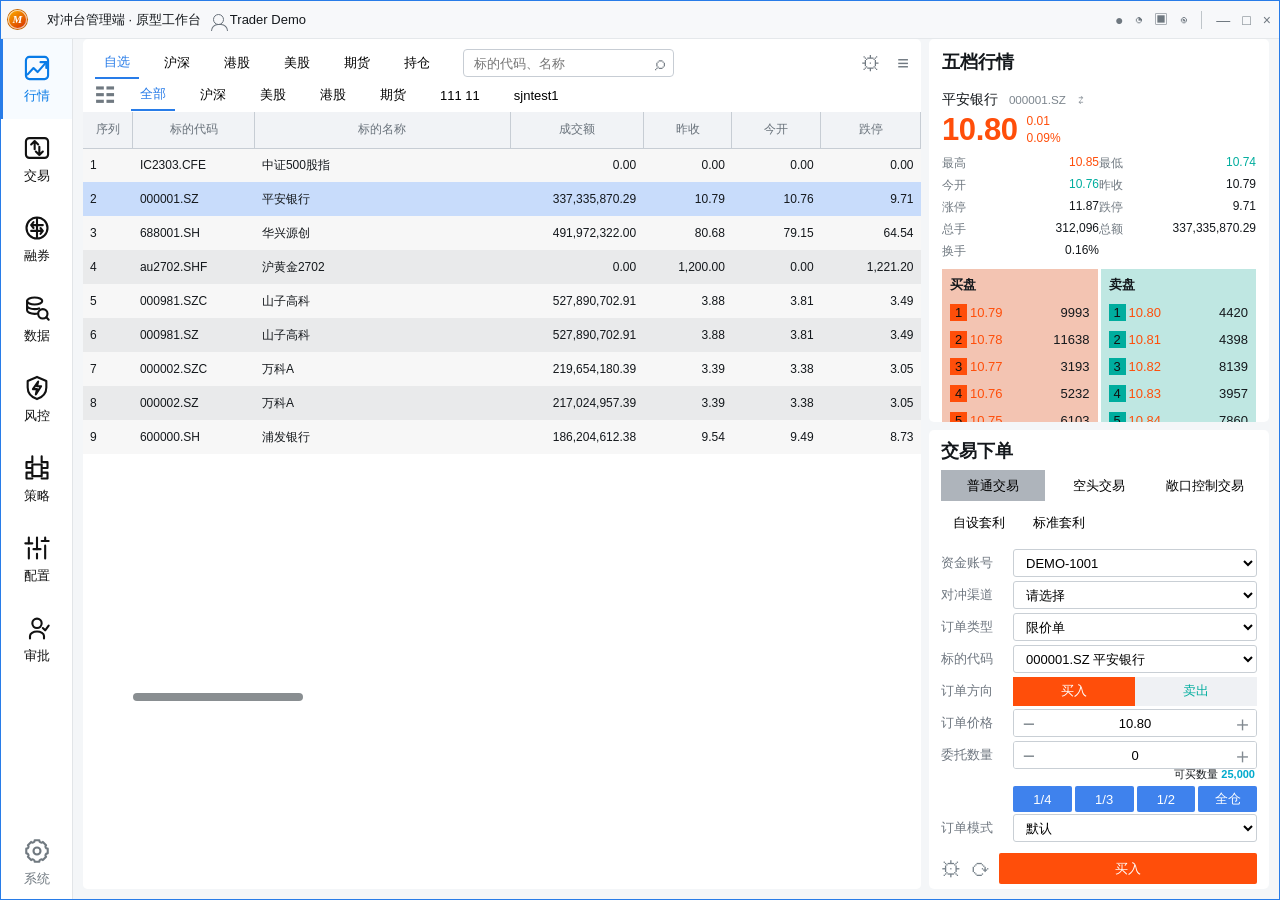
==== index.html @ 291fa98d "feat: add initial trader workspace prototype" ====
<!doctype html>
<html lang="zh-CN">
  <head>
    <meta charset="UTF-8" />
    <meta name="viewport" content="width=device-width, initial-scale=1.0" />
    <meta name="description" content="Trader 端桌面交易工作台高保真原型" />
    <title>Trader Workspace Prototype</title>
    <link rel="stylesheet" href="styles.css" />
  </head>
  <body>
    <svg class="svg-defs" aria-hidden="true">
      <symbol id="i-market" viewBox="0 0 24 24"><path d="M4 17.5 9 12l3.5 3.5L20 7"/><path d="M15 7h5v5"/><rect x="2.5" y="2.5" width="19" height="19" rx="3"/></symbol>
      <symbol id="i-trade" viewBox="0 0 24 24"><rect x="2.5" y="3.5" width="19" height="17" rx="3"/><path d="m7 9 3-3 3 3M10 6v7m7 2-3 3-3-3m3 3v-7"/></symbol>
      <symbol id="i-lend" viewBox="0 0 24 24"><circle cx="12" cy="12" r="9"/><path d="M7 9.5h10M7 14.5h10M9 7l-2 2.5L9 12m6 0 2 2.5L15 17"/><path d="M12 4v16"/></symbol>
      <symbol id="i-data" viewBox="0 0 24 24"><ellipse cx="10" cy="6" rx="6.5" ry="3"/><path d="M3.5 6v8c0 1.7 2.9 3 6.5 3 1 0 2-.1 2.8-.3M3.5 10c0 1.7 2.9 3 6.5 3 1.4 0 2.8-.2 3.8-.7"/><circle cx="17" cy="17" r="4"/><path d="m20 20 2 2"/></symbol>
      <symbol id="i-risk" viewBox="0 0 24 24"><path d="M12 2.5 20 6v5.5c0 5.1-3.4 8.3-8 10-4.6-1.7-8-4.9-8-10V6l8-3.5Z"/><path d="M13 6.5 8.5 13H12l-1 4.5 4.5-7H12l1-4Z"/></symbol>
      <symbol id="i-strategy" viewBox="0 0 24 24"><path d="M8 2v5H3v5h5v4H3v5h5M16 2v5h5v5h-5v4h5v5h-5M8 9h8v10H8z"/></symbol>
      <symbol id="i-config" viewBox="0 0 24 24"><path d="M5 3v5m0 4v9M12 3v10m0 4v4M19 3v3m0 4v11"/><path d="M2 8h6M9 13h6M16 6h6"/></symbol>
      <symbol id="i-approve" viewBox="0 0 24 24"><path d="M6 21v-2.2c0-2.1 2.7-3.8 6-3.8s6 1.7 6 3.8V21"/><circle cx="12" cy="8" r="4"/><path d="m17 12 2 2 3-4"/></symbol>
      <symbol id="i-settings" viewBox="0 0 24 24"><circle cx="12" cy="12" r="3"/><path d="M19.4 15a1.7 1.7 0 0 0 .3 1.9l.1.1-2.8 2.8-.1-.1a1.7 1.7 0 0 0-1.9-.3 1.7 1.7 0 0 0-1 1.6v.2h-4V21a1.7 1.7 0 0 0-1-1.6 1.7 1.7 0 0 0-1.9.3l-.1.1L4.2 17l.1-.1a1.7 1.7 0 0 0 .3-1.9A1.7 1.7 0 0 0 3 14H2.8v-4H3a1.7 1.7 0 0 0 1.6-1 1.7 1.7 0 0 0-.3-1.9L4.2 7 7 4.2l.1.1a1.7 1.7 0 0 0 1.9.3A1.7 1.7 0 0 0 10 3V2.8h4V3a1.7 1.7 0 0 0 1 1.6 1.7 1.7 0 0 0 1.9-.3l.1-.1L19.8 7l-.1.1a1.7 1.7 0 0 0-.3 1.9 1.7 1.7 0 0 0 1.6 1h.2v4H21a1.7 1.7 0 0 0-1.6 1Z"/></symbol>
    </svg>

    <div class="app-shell">
      <header class="titlebar">
        <div class="brand-mark">M</div>
        <div class="product-title">对冲台管理端 · 原型工作台</div>
        <div class="user-chip"><span class="user-dot"></span> Trader Demo</div>
        <div class="window-tools" aria-label="窗口状态"><span>●</span><span>◔</span><span>▣</span><span>◉</span><b></b><span>—</span><span>□</span><span>×</span></div>
      </header>

      <aside class="sidebar" aria-label="主导航">
        <nav id="mainNav"></nav>
        <button class="nav-item system-button" data-view="system" type="button">
          <svg><use href="#i-settings"></use></svg><span>系统</span>
        </button>
      </aside>

      <main id="workspace" class="workspace" tabindex="-1"></main>
      <div id="toast" class="toast" role="status" aria-live="polite"></div>
    </div>
    <script src="app.js"></script>
  </body>
</html>
---- styles.css ----
:root {
  --blue: #287ce8;
  --blue-strong: #196fd7;
  --blue-soft: #cfe0fb;
  --navy: #0c2d52;
  --bg: #f4f6f8;
  --panel: #fff;
  --line: #d3d8de;
  --line-dark: #b9c0c9;
  --muted: #747d86;
  --text: #14181c;
  --stripe: #f0f1f2;
  --selected: #c8dcfb;
  --orange: #ff4e0a;
  --orange-soft: #f3c4b2;
  --teal: #00ad9e;
  --teal-soft: #bfe7e2;
  --danger: #f65361;
  --sidebar-width: 72px;
  --titlebar-height: 38px;
  font-family: "Microsoft YaHei UI", "PingFang SC", Arial, sans-serif;
  color: var(--text);
  background: var(--bg);
}

* { box-sizing: border-box; }
html, body { width: 100%; height: 100%; margin: 0; overflow: hidden; }
body { min-width: 980px; min-height: 680px; font-size: 13px; }
button, input, select { font: inherit; }
button { cursor: pointer; }
.svg-defs { position: absolute; width: 0; height: 0; overflow: hidden; }

.app-shell {
  position: relative;
  width: 100vw;
  height: 100vh;
  overflow: hidden;
  border: 1px solid var(--blue);
  background: var(--bg);
}

.titlebar {
  height: var(--titlebar-height);
  display: flex;
  align-items: center;
  padding: 0 8px 0 7px;
  background: #f7f8fa;
  border-bottom: 1px solid #e5e8eb;
  user-select: none;
}
.brand-mark {
  width: 19px; height: 19px; border-radius: 50%;
  display: grid; place-items: center;
  margin-right: 20px;
  color: white; font: italic 700 11px/1 Georgia, serif;
  background: linear-gradient(145deg, #ffb400, #d32600);
  box-shadow: inset 0 0 0 1px rgba(255,255,255,.65), 0 0 0 1px #c96800;
}
.product-title { font-size: 13px; white-space: nowrap; }
.user-chip { margin-left: 12px; display: flex; align-items: center; gap: 6px; }
.user-dot { width: 11px; height: 11px; border: 1px solid #68717a; border-radius: 50%; position: relative; }
.user-dot::after { content: ""; position: absolute; left: -3px; top: 9px; width: 15px; height: 6px; border: 1px solid #68717a; border-bottom: 0; border-radius: 8px 8px 0 0; }
.window-tools { margin-left: auto; height: 100%; display: flex; align-items: center; gap: 12px; color: #6f7880; font-size: 14px; }
.window-tools b { width: 1px; height: 18px; background: #bfc5ca; margin: 0 2px; }

.sidebar {
  position: absolute; left: 0; top: var(--titlebar-height); bottom: 0;
  width: var(--sidebar-width); background: #fff; border-right: 1px solid #e2e5e8;
  display: flex; flex-direction: column;
}
.sidebar nav { flex: 1; }
.nav-item {
  position: relative; width: 100%; height: 80px; border: 0; background: #fff;
  display: flex; flex-direction: column; justify-content: center; align-items: center; gap: 5px;
  color: #111; padding: 0;
}
.nav-item:hover { background: #f6f9fd; }
.nav-item.active { color: #087be7; background: #f7fbff; }
.nav-item.active::before { content: ""; position: absolute; left: 0; top: 0; bottom: 0; width: 2px; background: var(--blue); }
.nav-item svg { width: 28px; height: 28px; fill: none; stroke: currentColor; stroke-width: 1.8; stroke-linecap: round; stroke-linejoin: round; }
.nav-item span { font-size: 13px; }
.system-button { height: 74px; color: #707980; }

.workspace {
  position: absolute; left: var(--sidebar-width); right: 0; top: var(--titlebar-height); bottom: 0;
  padding: 0 10px 10px; overflow: hidden; outline: none;
}
.view { width: 100%; height: 100%; display: grid; gap: 8px; }
.view.with-trade-panel { grid-template-columns: minmax(650px, 1fr) 340px; }
.main-column, .side-column { min-width: 0; min-height: 0; display: flex; flex-direction: column; gap: 8px; }
.side-column { padding-top: 0; }
.panel { background: var(--panel); border-radius: 5px; overflow: hidden; min-height: 0; }
.panel.bordered { border: 1px solid #e1e4e8; }

.top-tabs, .sub-tabs {
  height: 30px; flex: none; display: flex; align-items: stretch; gap: 6px; border-bottom: 1px solid var(--line-dark); background: #fff;
}
.top-tab, .sub-tab {
  border: 0; background: transparent; padding: 0 15px; color: #161b20; white-space: nowrap;
}
.top-tab:hover, .sub-tab:hover { color: var(--blue); }
.top-tab.active { background: #f2f4f7; border: 1px solid var(--line); border-bottom-color: #f2f4f7; border-radius: 3px 3px 0 0; }
.sub-tab.active { color: var(--blue); position: relative; }
.sub-tab.active::after { content: ""; position: absolute; left: 12px; right: 12px; bottom: -1px; height: 2px; background: var(--blue); }

.toolbar { flex: none; min-height: 42px; display: flex; align-items: center; gap: 8px; padding: 7px 10px; background: #fff; }
.toolbar.compact { min-height: 35px; padding-top: 5px; padding-bottom: 5px; }
.field, .select-field {
  height: 28px; border: 1px solid #c7cdd4; border-radius: 4px; background: #fff; color: #3f464d; padding: 0 10px; min-width: 130px;
}
.select-field { appearance: auto; }
.field.search { min-width: 210px; }
.search-wrap { position: relative; }
.search-wrap::after { content: "⌕"; position: absolute; right: 9px; top: 2px; color: #777f87; font-size: 20px; pointer-events: none; }
.search-wrap .field { padding-right: 31px; }
.clearable { position: relative; }
.clearable::after { content: "×"; position: absolute; right: 8px; top: 5px; color: #727b84; }
.clearable .field { padding-right: 25px; }

.btn { height: 29px; min-width: 60px; border: 1px solid transparent; border-radius: 2px; padding: 0 14px; background: #e9edf1; color: #20262c; }
.btn:hover { filter: brightness(.97); }
.btn.primary { color: white; background: #3e83ed; }
.btn.danger { color: white; background: var(--danger); }
.btn.ghost { background: #fff; border-color: var(--blue); color: var(--blue); }
.btn.dark { color: white; background: var(--navy); }
.btn.muted { color: #fff; background: #aeb6bf; }
.toolbar-spacer { flex: 1; }
.tiny-icon { color: #707981; font-size: 20px; }

.data-table { width: 100%; border-collapse: collapse; table-layout: fixed; font-size: 12px; }
.data-table th { height: 36px; color: #69727b; font-weight: 400; background: #f1f3f6; border-right: 1px solid #c7cdd4; border-bottom: 1px solid #c7cdd4; white-space: nowrap; overflow: hidden; text-overflow: ellipsis; }
.data-table td { height: 34px; padding: 0 7px; white-space: nowrap; overflow: hidden; text-overflow: ellipsis; }
.data-table tbody tr:nth-child(even) { background: #e9eaeb; }
.data-table tbody tr:nth-child(odd) { background: #f7f7f7; }
.data-table tbody tr:hover { background: #dbe8fb; }
.data-table tbody tr.selected { background: var(--selected); }
.data-table .number { text-align: right; font-variant-numeric: tabular-nums; }
.data-table .center { text-align: center; }
.data-table .buy { color: var(--orange); }
.data-table .sell { color: var(--teal); }
.data-table .warning-cell { background: #f49a1c; color: white; }
.table-wrap { min-height: 0; overflow: auto; background: #fff; }
.table-footer { height: 35px; display: flex; align-items: center; justify-content: flex-end; gap: 9px; padding: 0 10px; background: #fff; border-top: 1px solid #e5e7e9; }
.pager { font-size: 18px; color: #929aa2; letter-spacing: 5px; }

.market-main { flex: 1; display: grid; grid-template-rows: 73px minmax(290px, 1fr); min-height: 0; }
.market-toolbar { padding: 8px 12px 0; display: grid; grid-template-rows: 32px 32px; }
.market-row { display: flex; align-items: center; gap: 16px; }
.market-row .search-wrap { margin-left: 8px; }
.market-tabs button { border: 0; background: transparent; height: 31px; padding: 0 9px; }
.market-tabs button.active { color: var(--blue); border-bottom: 2px solid var(--blue); }
.blank-canvas { background: #fff; min-height: 250px; border-radius: 0 0 5px 5px; position: relative; }
.blank-canvas::after { content: ""; position: absolute; left: 6%; bottom: 3px; width: 170px; height: 8px; border-radius: 5px; background: #898e91; }

.quote-panel { flex: 0 0 383px; padding: 11px 13px 8px; }
.quote-panel h2, .order-panel h2 { margin: 0 0 17px; font-size: 18px; }
.symbol-line { font-size: 14px; margin-bottom: 4px; }
.symbol-line small { color: #7c858d; margin-left: 7px; }
.price-line { display: flex; align-items: flex-start; gap: 9px; }
.last-price { color: var(--orange); font-size: 31px; line-height: 1.1; font-weight: 700; letter-spacing: -.4px; }
.change { color: var(--orange); font-size: 12px; line-height: 17px; }
.quote-stats { display: grid; grid-template-columns: 42px 1fr 42px 1fr; row-gap: 5px; margin: 8px 0 9px; font-size: 12px; }
.quote-stats .label { color: #707981; }
.quote-stats .value { text-align: right; font-variant-numeric: tabular-nums; }
.quote-stats .up { color: var(--orange); }
.quote-stats .down { color: var(--teal); }
.order-book { display: grid; grid-template-columns: 1fr 1fr; gap: 3px; }
.book-side { padding: 7px 8px 5px; min-width: 0; }
.book-side.bid { background: var(--orange-soft); }
.book-side.ask { background: var(--teal-soft); }
.book-title { font-weight: 700; margin-bottom: 5px; }
.book-row { height: 27px; display: grid; grid-template-columns: 20px 1fr 1fr; align-items: center; font-variant-numeric: tabular-nums; }
.book-level { width: 17px; height: 17px; color: #111; display: grid; place-items: center; }
.bid .book-level { background: var(--orange); }
.ask .book-level { background: var(--teal); }
.book-price { color: var(--orange); }
.book-size { text-align: right; }

.order-panel { flex: 1; padding: 9px 12px 10px; overflow: auto; }
.order-panel h2 { margin-bottom: 7px; }
.trade-tabs { display: grid; grid-template-columns: repeat(3, 1fr); gap: 2px; margin: 0 0 6px; }
.trade-tabs button, .mini-tabs button { height: 31px; border: 0; background: #fff; }
.trade-tabs button.active { background: #aeb4bb; }
.mini-tabs { display: flex; gap: 4px; margin-bottom: 9px; }
.mini-tabs button { padding: 0 12px; }
.form-row { min-height: 32px; display: grid; grid-template-columns: 72px minmax(0, 1fr); align-items: center; }
.form-label { color: #6f7780; }
.form-control { height: 28px; border: 1px solid #c9cfd5; background: #fff; border-radius: 3px; padding: 0 8px; min-width: 0; width: 100%; }
.direction-toggle { display: grid; grid-template-columns: 1fr 1fr; height: 29px; }
.direction-toggle button { border: 0; background: #eff1f4; color: var(--teal); }
.direction-toggle button.active.buy { color: #fff; background: var(--orange); }
.direction-toggle button.active.sell { color: #fff; background: var(--teal); }
.stepper { display: grid; grid-template-columns: 30px 1fr 30px; height: 28px; border: 1px solid #c9cfd5; border-radius: 3px; overflow: hidden; }
.stepper button { border: 0; background: #fff; color: #828a91; font-size: 21px; line-height: 1; }
.stepper input { min-width: 0; width: 100%; border: 0; text-align: center; outline: none; font-variant-numeric: tabular-nums; }
.qty-hint { font-size: 11px; text-align: right; margin: -4px 2px 4px 0; }
.qty-hint b { color: #00aacc; }
.fractions { display: grid; grid-template-columns: repeat(4, 1fr); gap: 3px; margin-left: 72px; }
.fractions button { height: 26px; color: #fff; border: 0; background: #3f82ed; border-radius: 2px; }
.order-actions { display: flex; align-items: center; gap: 8px; margin-top: 9px; }
.order-actions .icon-action { border: 0; background: transparent; color: #768089; font-size: 21px; padding: 0; }
.submit-order { flex: 1; height: 31px; border: 0; border-radius: 2px; color: white; background: var(--orange); }
.submit-order.sell { background: var(--teal); }

.orders-view .main-column { display: grid; grid-template-rows: 408px 1fr; }
.orders-panel { display: flex; flex-direction: column; }
.orders-toolbar { flex-wrap: wrap; align-content: flex-start; min-height: 126px; }
.orders-toolbar .field, .orders-toolbar .select-field { min-width: 180px; }
.orders-actions { width: 100%; display: flex; gap: 9px; }
.split-panels { min-height: 0; display: grid; grid-template-columns: 44% 56%; gap: 7px; }
.empty-table-panel { display: flex; flex-direction: column; }
.panel-title { height: 31px; padding: 7px 10px; border-bottom: 1px solid var(--line-dark); font-size: 13px; }
.empty-table-panel .table-wrap { flex: 1; }

.cards { flex: none; display: grid; grid-template-columns: repeat(6, 1fr); gap: 11px; padding: 13px 12px 11px; }
.stat-card { min-width: 0; height: 90px; border: 1px solid #d4d9df; border-radius: 14px; padding: 10px 14px; background: #fbfcfd; }
.stat-label { color: #707983; font-size: 14px; margin-bottom: 4px; }
.stat-value { font-size: 27px; font-weight: 700; white-space: nowrap; }
.stat-note { color: #7a838b; white-space: nowrap; overflow: hidden; text-overflow: ellipsis; }
.lend-view { display: flex; flex-direction: column; }
.lend-view .top-tabs { padding-left: 0; }
.lend-mode { display: flex; gap: 10px; padding: 9px 12px; }
.lend-mode .btn { height: 30px; min-width: 125px; }
.lend-section { margin: 0 12px; display: flex; flex-direction: column; min-height: 0; }
.lend-section.top { flex: 1; border-bottom: 1px solid #e7eaed; }
.lend-section.bottom { flex: .75; }
.section-header { height: 44px; display: flex; align-items: center; gap: 8px; padding: 0 8px; font-size: 16px; font-weight: 700; }
.section-header .toolbar-spacer { flex: 1; }
.pill { display: inline-flex; align-items: center; gap: 7px; border: 1px solid #cbd1d7; border-radius: 13px; padding: 4px 12px; font-size: 12px; font-weight: 400; }
.pill input { accent-color: var(--blue); margin: 0; }
.progress-cell { padding: 0 !important; }
.progress-bar { margin: 0 4px; height: 18px; background: #c5c7c9; position: relative; text-align: center; line-height: 18px; }

.data-view, .risk-view, .config-view { display: flex; flex-direction: column; }
.data-content { flex: 1; min-height: 0; display: grid; grid-template-columns: 205px 1fr; padding: 0 6px; }
.tree-panel { min-width: 0; display: flex; flex-direction: column; }
.tree-tabs { height: 37px; display: grid; grid-template-columns: 1fr 1fr; align-items: center; }
.tree-tabs button { height: 30px; border: 0; background: transparent; }
.tree-tabs button.active { background: #aeb5bc; }
.tree-list { overflow: auto; padding: 3px 6px; line-height: 25px; flex: 1; }
.tree-node { white-space: nowrap; overflow: hidden; text-overflow: ellipsis; }
.tree-node::before { content: "›"; margin-right: 6px; font-size: 18px; vertical-align: -1px; }
.holdings { display: grid; grid-template-rows: 1fr 370px; min-width: 0; min-height: 0; }
.holdings .table-wrap { grid-row: 2; }

.toggle { width: 44px; height: 21px; border-radius: 12px; border: 2px solid #3f454a; background: #f4f4f4; position: relative; display: inline-block; vertical-align: middle; }
.toggle::after { content: ""; position: absolute; width: 11px; height: 11px; left: 4px; top: 3px; border-radius: 50%; background: #333; transition: .16s; }
.toggle.on { border-color: var(--blue); background: #8db9f5; }
.toggle.on::after { left: 25px; background: #fff; }
.icon-pair { margin-left: 8px; color: #758089; letter-spacing: 5px; }
.risk-view .table-wrap, .config-view .table-wrap { flex: 1; }
.date-orange { color: #ff8419; }

.toast { position: fixed; left: calc(50% + 36px); bottom: 25px; transform: translate(-50%, 15px); opacity: 0; pointer-events: none; background: #18222c; color: #fff; padding: 10px 18px; border-radius: 5px; box-shadow: 0 4px 16px rgba(0,0,0,.25); transition: .2s; z-index: 20; }
.toast.show { opacity: 1; transform: translate(-50%, 0); }

@media (max-width: 1120px) {
  .view.with-trade-panel { grid-template-columns: minmax(610px, 1fr) 310px; }
  .quote-panel { flex-basis: 365px; }
  .cards { gap: 6px; }
  .stat-card { padding-left: 10px; padding-right: 10px; }
}
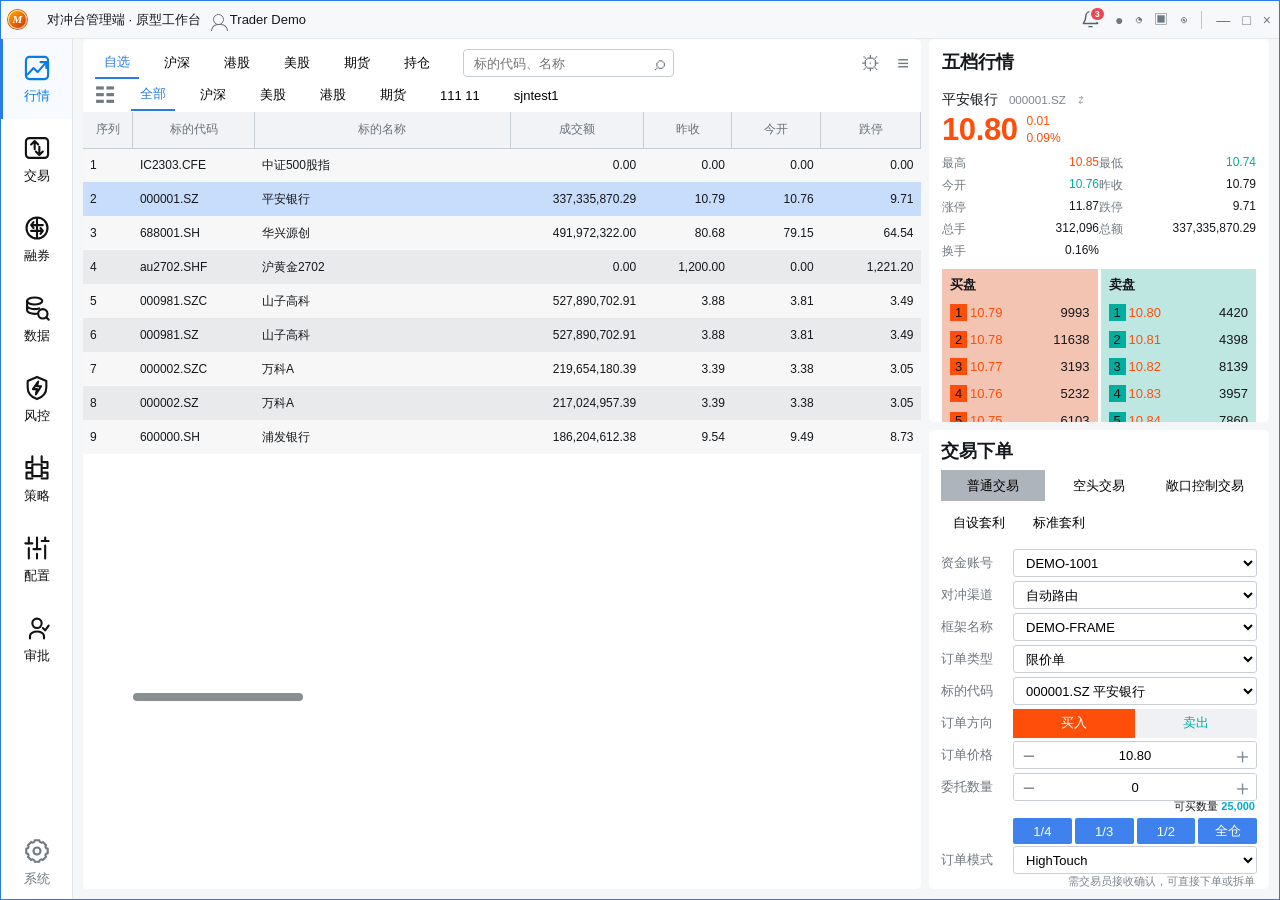
==== commit f883c95e: "feat: add notification bell and message popover" ====
--- a/index.html
+++ b/index.html
@@ -18,6 +18,7 @@
       <symbol id="i-config" viewBox="0 0 24 24"><path d="M5 3v5m0 4v9M12 3v10m0 4v4M19 3v3m0 4v11"/><path d="M2 8h6M9 13h6M16 6h6"/></symbol>
       <symbol id="i-approve" viewBox="0 0 24 24"><path d="M6 21v-2.2c0-2.1 2.7-3.8 6-3.8s6 1.7 6 3.8V21"/><circle cx="12" cy="8" r="4"/><path d="m17 12 2 2 3-4"/></symbol>
       <symbol id="i-settings" viewBox="0 0 24 24"><circle cx="12" cy="12" r="3"/><path d="M19.4 15a1.7 1.7 0 0 0 .3 1.9l.1.1-2.8 2.8-.1-.1a1.7 1.7 0 0 0-1.9-.3 1.7 1.7 0 0 0-1 1.6v.2h-4V21a1.7 1.7 0 0 0-1-1.6 1.7 1.7 0 0 0-1.9.3l-.1.1L4.2 17l.1-.1a1.7 1.7 0 0 0 .3-1.9A1.7 1.7 0 0 0 3 14H2.8v-4H3a1.7 1.7 0 0 0 1.6-1 1.7 1.7 0 0 0-.3-1.9L4.2 7 7 4.2l.1.1a1.7 1.7 0 0 0 1.9.3A1.7 1.7 0 0 0 10 3V2.8h4V3a1.7 1.7 0 0 0 1 1.6 1.7 1.7 0 0 0 1.9-.3l.1-.1L19.8 7l-.1.1a1.7 1.7 0 0 0-.3 1.9 1.7 1.7 0 0 0 1.6 1h.2v4H21a1.7 1.7 0 0 0-1.6 1Z"/></symbol>
+      <symbol id="i-bell" viewBox="0 0 24 24"><path d="M18 8a6 6 0 0 0-12 0c0 7-3 7-3 9h18c0-2-3-2-3-9"/><path d="M10 21h4"/></symbol>
     </svg>
 
     <div class="app-shell">
@@ -25,6 +26,13 @@
         <div class="brand-mark">M</div>
         <div class="product-title">对冲台管理端 · 原型工作台</div>
         <div class="user-chip"><span class="user-dot"></span> Trader Demo</div>
+        <div class="notification-center">
+          <button id="notificationBell" class="notification-bell" type="button" aria-label="消息通知" aria-expanded="false">
+            <svg><use href="#i-bell"></use></svg>
+            <span id="notificationBadge" class="notification-badge"></span>
+          </button>
+          <div id="notificationLayer"></div>
+        </div>
         <div class="window-tools" aria-label="窗口状态"><span>●</span><span>◔</span><span>▣</span><span>◉</span><b></b><span>—</span><span>□</span><span>×</span></div>
       </header>
 
--- a/styles.css
+++ b/styles.css
@@ -60,8 +60,73 @@
 .user-chip { margin-left: 12px; display: flex; align-items: center; gap: 6px; }
 .user-dot { width: 11px; height: 11px; border: 1px solid #68717a; border-radius: 50%; position: relative; }
 .user-dot::after { content: ""; position: absolute; left: -3px; top: 9px; width: 15px; height: 6px; border: 1px solid #68717a; border-bottom: 0; border-radius: 8px 8px 0 0; }
-.window-tools { margin-left: auto; height: 100%; display: flex; align-items: center; gap: 12px; color: #6f7880; font-size: 14px; }
+.window-tools { height: 100%; display: flex; align-items: center; gap: 12px; color: #6f7880; font-size: 14px; }
 .window-tools b { width: 1px; height: 18px; background: #bfc5ca; margin: 0 2px; }
+
+.notification-center { position: relative; margin-left: auto; margin-right: 9px; height: 100%; display: flex; align-items: center; z-index: 60; }
+.notification-bell {
+  position: relative; width: 30px; height: 30px; display: grid; place-items: center;
+  padding: 0; border: 0; border-radius: 5px; color: #56616b; background: transparent;
+}
+.notification-bell:hover, .notification-bell.active { color: var(--blue); background: #e9f2ff; }
+.notification-bell svg { width: 19px; height: 19px; fill: none; stroke: currentColor; stroke-width: 1.8; stroke-linecap: round; stroke-linejoin: round; }
+.notification-badge {
+  position: absolute; top: 1px; right: 0; min-width: 16px; height: 16px; padding: 0 4px;
+  display: none; align-items: center; justify-content: center;
+  border: 2px solid #f7f8fa; border-radius: 9px; color: #fff; background: #ef4452;
+  font-size: 9px; font-weight: 700; line-height: 12px;
+}
+.notification-badge.show { display: flex; }
+.notification-popover {
+  position: absolute; top: calc(100% + 5px); right: -2px; width: 408px; height: min(590px, calc(100vh - 56px));
+  display: flex; flex-direction: column; overflow: hidden; user-select: text;
+  color: #20262d; background: #fff; border: 1px solid #d5dbe2; border-radius: 8px;
+  box-shadow: 0 14px 38px rgba(18, 35, 52, .22), 0 2px 7px rgba(18, 35, 52, .1);
+}
+.notification-popover::before {
+  content: ""; position: absolute; top: -6px; right: 10px; width: 11px; height: 11px;
+  background: #fff; border-top: 1px solid #d5dbe2; border-left: 1px solid #d5dbe2; transform: rotate(45deg);
+}
+.notification-head { position: relative; height: 54px; flex: none; display: flex; align-items: center; padding: 0 16px; border-bottom: 1px solid #edf0f3; }
+.notification-head h2 { margin: 0; font-size: 16px; }
+.notification-head .notification-total { margin-left: 7px; color: #7c8791; font-size: 12px; font-weight: 400; }
+.notification-head button { margin-left: auto; padding: 5px 0; border: 0; color: var(--blue); background: transparent; font-size: 12px; }
+.notification-filters { height: 42px; flex: none; display: flex; align-items: end; gap: 4px; padding: 0 12px; border-bottom: 1px solid #edf0f3; }
+.notification-filter { position: relative; height: 41px; min-width: 58px; padding: 0 10px; border: 0; color: #59636d; background: transparent; }
+.notification-filter:hover { color: var(--blue); }
+.notification-filter.active { color: var(--blue); font-weight: 600; }
+.notification-filter.active::after { content: ""; position: absolute; left: 9px; right: 9px; bottom: -1px; height: 2px; background: var(--blue); }
+.notification-list { flex: 1; min-height: 0; overflow: auto; background: #fbfcfd; }
+.notification-item {
+  position: relative; width: 100%; min-height: 83px; display: grid; grid-template-columns: 36px 1fr auto;
+  column-gap: 9px; padding: 12px 14px; border: 0; border-bottom: 1px solid #edf0f3;
+  color: inherit; text-align: left; background: #fff;
+}
+.notification-item:hover { background: #f5f9ff; }
+.notification-item.selected { background: #edf5ff; }
+.notification-item.unread::after { content: ""; position: absolute; top: 16px; right: 9px; width: 6px; height: 6px; border-radius: 50%; background: var(--blue); }
+.notification-icon { width: 32px; height: 32px; display: grid; place-items: center; border-radius: 50%; font-size: 15px; font-weight: 700; }
+.notification-icon.success { color: #16875b; background: #e3f5ed; }
+.notification-icon.danger { color: #d73d4d; background: #fee9ec; }
+.notification-icon.warning { color: #b46b08; background: #fff1d7; }
+.notification-icon.info { color: #2e71c9; background: #e7f1ff; }
+.notification-copy { min-width: 0; }
+.notification-title-row { display: flex; align-items: center; gap: 7px; padding-right: 6px; }
+.notification-title { overflow: hidden; color: #20262d; font-size: 13px; font-weight: 600; white-space: nowrap; text-overflow: ellipsis; }
+.notification-status { flex: none; padding: 1px 5px; border-radius: 3px; color: #59636c; background: #eef1f4; font-size: 10px; }
+.notification-summary { margin-top: 5px; overflow: hidden; color: #68737d; font-size: 12px; line-height: 18px; white-space: nowrap; text-overflow: ellipsis; }
+.notification-time { padding: 2px 7px 0 4px; color: #929aa2; font-size: 11px; white-space: nowrap; }
+.notification-detail { flex: none; padding: 12px 15px 14px; border-top: 1px solid #dde3ea; background: #fff; box-shadow: 0 -4px 14px rgba(29, 52, 75, .05); }
+.notification-detail-head { display: flex; align-items: center; gap: 8px; margin-bottom: 7px; }
+.notification-detail-head b { font-size: 13px; }
+.notification-detail-head span { margin-left: auto; color: #8b949d; font-size: 11px; }
+.notification-detail p { margin: 0 0 9px; color: #53606a; font-size: 12px; line-height: 1.65; }
+.notification-meta { display: grid; grid-template-columns: 66px 1fr; row-gap: 4px; margin-bottom: 10px; font-size: 11px; }
+.notification-meta span:nth-child(odd) { color: #929aa2; }
+.notification-meta span:nth-child(even) { overflow: hidden; white-space: nowrap; text-overflow: ellipsis; }
+.notification-detail-actions { display: flex; justify-content: flex-end; gap: 7px; }
+.notification-detail-actions .btn { height: 27px; font-size: 12px; }
+.notification-empty { height: 100%; display: grid; place-items: center; color: #9aa3ac; font-size: 12px; }
 
 .sidebar {
   position: absolute; left: 0; top: var(--titlebar-height); bottom: 0;
@@ -95,6 +160,8 @@
 .top-tabs, .sub-tabs {
   height: 30px; flex: none; display: flex; align-items: stretch; gap: 6px; border-bottom: 1px solid var(--line-dark); background: #fff;
 }
+.data-tabs { overflow-x: auto; overflow-y: hidden; gap: 2px; }
+.data-tabs .top-tab { padding: 0 13px; }
 .top-tab, .sub-tab {
   border: 0; background: transparent; padding: 0 15px; color: #161b20; white-space: nowrap;
 }
@@ -139,6 +206,8 @@
 .data-table .buy { color: var(--orange); }
 .data-table .sell { color: var(--teal); }
 .data-table .warning-cell { background: #f49a1c; color: white; }
+.data-table .pending-cell { background: #397fdf; color: white; }
+.table-action { height: 24px; border: 0; border-radius: 2px; padding: 0 12px; color: #fff; background: var(--blue); }
 .table-wrap { min-height: 0; overflow: auto; background: #fff; }
 .table-footer { height: 35px; display: flex; align-items: center; justify-content: flex-end; gap: 9px; padding: 0 10px; background: #fff; border-top: 1px solid #e5e7e9; }
 .pager { font-size: 18px; color: #929aa2; letter-spacing: 5px; }
@@ -183,8 +252,10 @@
 .trade-tabs button.active { background: #aeb4bb; }
 .mini-tabs { display: flex; gap: 4px; margin-bottom: 9px; }
 .mini-tabs button { padding: 0 12px; }
+.mini-tabs button.active { color: var(--blue); background: #eaf2ff; }
 .form-row { min-height: 32px; display: grid; grid-template-columns: 72px minmax(0, 1fr); align-items: center; }
 .form-label { color: #6f7780; }
+.form-label.required::before { content: "*"; color: #ef4935; margin-right: 2px; }
 .form-control { height: 28px; border: 1px solid #c9cfd5; background: #fff; border-radius: 3px; padding: 0 8px; min-width: 0; width: 100%; }
 .direction-toggle { display: grid; grid-template-columns: 1fr 1fr; height: 29px; }
 .direction-toggle button { border: 0; background: #eff1f4; color: var(--teal); }
@@ -195,6 +266,11 @@
 .stepper input { min-width: 0; width: 100%; border: 0; text-align: center; outline: none; font-variant-numeric: tabular-nums; }
 .qty-hint { font-size: 11px; text-align: right; margin: -4px 2px 4px 0; }
 .qty-hint b { color: #00aacc; }
+.mode-hint { margin: -2px 2px 3px 72px; min-height: 17px; color: #7b848d; font-size: 11px; text-align: right; }
+.check-row { min-height: 28px; display: flex; align-items: center; gap: 6px; margin-left: 72px; font-size: 12px; }
+.check-row input { accent-color: var(--blue); }
+.check-row span { color: #8a9299; font-size: 11px; }
+.inline-time { width: 88px; height: 24px; border: 1px solid #c9cfd5; border-radius: 3px; }
 .fractions { display: grid; grid-template-columns: repeat(4, 1fr); gap: 3px; margin-left: 72px; }
 .fractions button { height: 26px; color: #fff; border: 0; background: #3f82ed; border-radius: 2px; }
 .order-actions { display: flex; align-items: center; gap: 8px; margin-top: 9px; }
@@ -211,6 +287,11 @@
 .empty-table-panel { display: flex; flex-direction: column; }
 .panel-title { height: 31px; padding: 7px 10px; border-bottom: 1px solid var(--line-dark); font-size: 13px; }
 .empty-table-panel .table-wrap { flex: 1; }
+.empty-hint { height: 90px; display: grid; place-items: center; color: #9aa2aa; }
+.panel-note { float: right; color: #899199; font-size: 11px; }
+.compact-action { padding: 0 6px; margin: 0 2px; font-size: 11px; }
+.ghost-action { color: var(--blue); background: #fff; border: 1px solid var(--blue); }
+.link-button { border: 0; background: transparent; color: var(--blue); padding: 0; }
 
 .cards { flex: none; display: grid; grid-template-columns: repeat(6, 1fr); gap: 11px; padding: 13px 12px 11px; }
 .stat-card { min-width: 0; height: 90px; border: 1px solid #d4d9df; border-radius: 14px; padding: 10px 14px; background: #fbfcfd; }
@@ -231,7 +312,7 @@
 .progress-cell { padding: 0 !important; }
 .progress-bar { margin: 0 4px; height: 18px; background: #c5c7c9; position: relative; text-align: center; line-height: 18px; }
 
-.data-view, .risk-view, .config-view { display: flex; flex-direction: column; }
+.data-view, .risk-view, .config-view, .approval-view { display: flex; flex-direction: column; }
 .data-content { flex: 1; min-height: 0; display: grid; grid-template-columns: 205px 1fr; padding: 0 6px; }
 .tree-panel { min-width: 0; display: flex; flex-direction: column; }
 .tree-tabs { height: 37px; display: grid; grid-template-columns: 1fr 1fr; align-items: center; }
@@ -240,8 +321,31 @@
 .tree-list { overflow: auto; padding: 3px 6px; line-height: 25px; flex: 1; }
 .tree-node { white-space: nowrap; overflow: hidden; text-overflow: ellipsis; }
 .tree-node::before { content: "›"; margin-right: 6px; font-size: 18px; vertical-align: -1px; }
+.tree-node.selected-node { color: var(--blue); background: #eaf2ff; }
 .holdings { display: grid; grid-template-rows: 1fr 370px; min-width: 0; min-height: 0; }
 .holdings .table-wrap { grid-row: 2; }
+.fund-workspace { min-width: 0; min-height: 0; display: grid; grid-template-rows: 44% 56%; gap: 6px; padding-left: 6px; }
+.fund-table, .position-summary { min-width: 0; }
+.fund-table table, .position-summary table { min-width: 1450px; }
+.subsection-title { position: sticky; left: 0; height: 31px; padding: 7px 10px; border-bottom: 1px solid #c7cdd4; background: #fff; font-weight: 600; }
+.short-select { min-width: 82px; }
+.standalone-data-table { flex: 1; min-height: 0; }
+.standalone-data-table table { min-width: 1120px; }
+.data-filter { overflow-x: auto; }
+.data-filter .field { min-width: 145px; }
+.history-tools { flex: none; border-bottom: 1px solid #e2e5e8; }
+.history-tools .toolbar { padding-top: 4px; }
+.range-buttons { min-height: 38px; display: flex; align-items: center; gap: 7px; padding: 5px 10px 0; }
+.range-buttons button, .dimension-btn { height: 27px; border: 1px solid #c8ced5; border-radius: 3px; background: #fff; padding: 0 12px; }
+.range-buttons button.active, .dimension-btn.active { color: #fff; border-color: var(--blue); background: var(--blue); }
+.range-buttons input { height: 28px; border: 1px solid #c8ced5; border-radius: 3px; padding: 0 7px; }
+.dimension-bar { flex: none; min-height: 38px; display: flex; align-items: center; gap: 7px; padding: 5px 10px; border-bottom: 1px solid #e2e5e8; }
+.dimension-bar span { color: #6e7780; margin-right: 3px; }
+.data-summary { flex: none; height: 35px; padding: 9px 14px; text-align: right; border-top: 1px solid #d9dde2; background: #fafbfc; font-weight: 600; }
+.summary-cards { flex: none; display: grid; grid-template-columns: repeat(4, minmax(150px, 1fr)); gap: 8px; padding: 8px 10px; border-bottom: 1px solid #e0e4e8; }
+.summary-cards > div { min-height: 57px; padding: 8px 12px; border: 1px solid #d7dce1; border-radius: 5px; background: #fbfcfd; }
+.summary-cards span { display: block; color: #737c85; margin-bottom: 5px; }
+.summary-cards b { font-size: 18px; }
 
 .toggle { width: 44px; height: 21px; border-radius: 12px; border: 2px solid #3f454a; background: #f4f4f4; position: relative; display: inline-block; vertical-align: middle; }
 .toggle::after { content: ""; position: absolute; width: 11px; height: 11px; left: 4px; top: 3px; border-radius: 50%; background: #333; transition: .16s; }
@@ -250,6 +354,34 @@
 .icon-pair { margin-left: 8px; color: #758089; letter-spacing: 5px; }
 .risk-view .table-wrap, .config-view .table-wrap { flex: 1; }
 .date-orange { color: #ff8419; }
+.risk-reject { color: #ef3f35; font-weight: 700; }
+.risk-warning { color: #ed8a15; font-weight: 700; }
+.toolbar-note { color: #8a929a; font-size: 11px; }
+.icon-button { border: 0; background: transparent; color: #78828b; padding: 2px 4px; font-size: 16px; }
+.config-footnote { flex: none; min-height: 34px; padding: 9px 12px; color: #6f7881; border-top: 1px solid #e2e5e8; background: #fafbfc; }
+.approval-list { flex: 1.15; min-height: 0; display: flex; flex-direction: column; border-bottom: 7px solid var(--bg); }
+.approval-detail { flex: .85; min-height: 0; display: flex; flex-direction: column; }
+.approval-list .table-wrap, .approval-detail .table-wrap { flex: 1; }
+
+.modal-mask { position: fixed; z-index: 40; inset: var(--titlebar-height) 0 0 var(--sidebar-width); display: grid; place-items: center; background: rgba(20,31,42,.28); }
+.dialog { width: min(620px, calc(100vw - 130px)); max-height: calc(100vh - 100px); display: flex; flex-direction: column; overflow: hidden; background: #fff; border-radius: 6px; box-shadow: 0 16px 48px rgba(0,0,0,.28); }
+.wide-dialog { width: min(900px, calc(100vw - 130px)); }
+.dialog header { height: 46px; flex: none; display: flex; align-items: center; padding: 0 16px; border-bottom: 1px solid #d8dde2; }
+.dialog h3 { margin: 0; font-size: 16px; }
+.modal-close { margin-left: auto; border: 0; background: transparent; color: #69737c; font-size: 24px; }
+.dialog-body { padding: 18px; overflow: auto; }
+.dialog footer { height: 55px; flex: none; display: flex; justify-content: flex-end; align-items: center; gap: 9px; padding: 0 16px; border-top: 1px solid #e1e4e7; }
+.form-grid { display: grid; grid-template-columns: 1fr 1fr; gap: 12px 16px; }
+.form-grid label { display: grid; grid-template-columns: 118px 1fr; align-items: center; gap: 7px; color: #606a73; }
+.form-grid input, .form-grid select { min-width: 0; width: 100%; height: 30px; border: 1px solid #c8cfd6; border-radius: 3px; padding: 0 8px; background: #fff; }
+.field-help { margin-top: 10px; padding: 9px 11px; color: #67717a; background: #f4f7fa; border-left: 3px solid var(--blue); }
+.span-2 { grid-column: 1 / -1; }
+.confirm-grid { display: grid; grid-template-columns: 120px 1fr 120px 1fr; gap: 14px 12px; }
+.confirm-grid span { color: #7a838c; }
+.confirm-grid b { font-weight: 500; }
+.source-order { margin-bottom: 12px; color: #4f5962; }
+.edit-table input, .edit-table select { width: 100%; height: 27px; border: 1px solid #c8cfd6; background: #fff; }
+.edit-table input[type="checkbox"] { width: auto; }
 
 .toast { position: fixed; left: calc(50% + 36px); bottom: 25px; transform: translate(-50%, 15px); opacity: 0; pointer-events: none; background: #18222c; color: #fff; padding: 10px 18px; border-radius: 5px; box-shadow: 0 4px 16px rgba(0,0,0,.25); transition: .2s; z-index: 20; }
 .toast.show { opacity: 1; transform: translate(-50%, 0); }
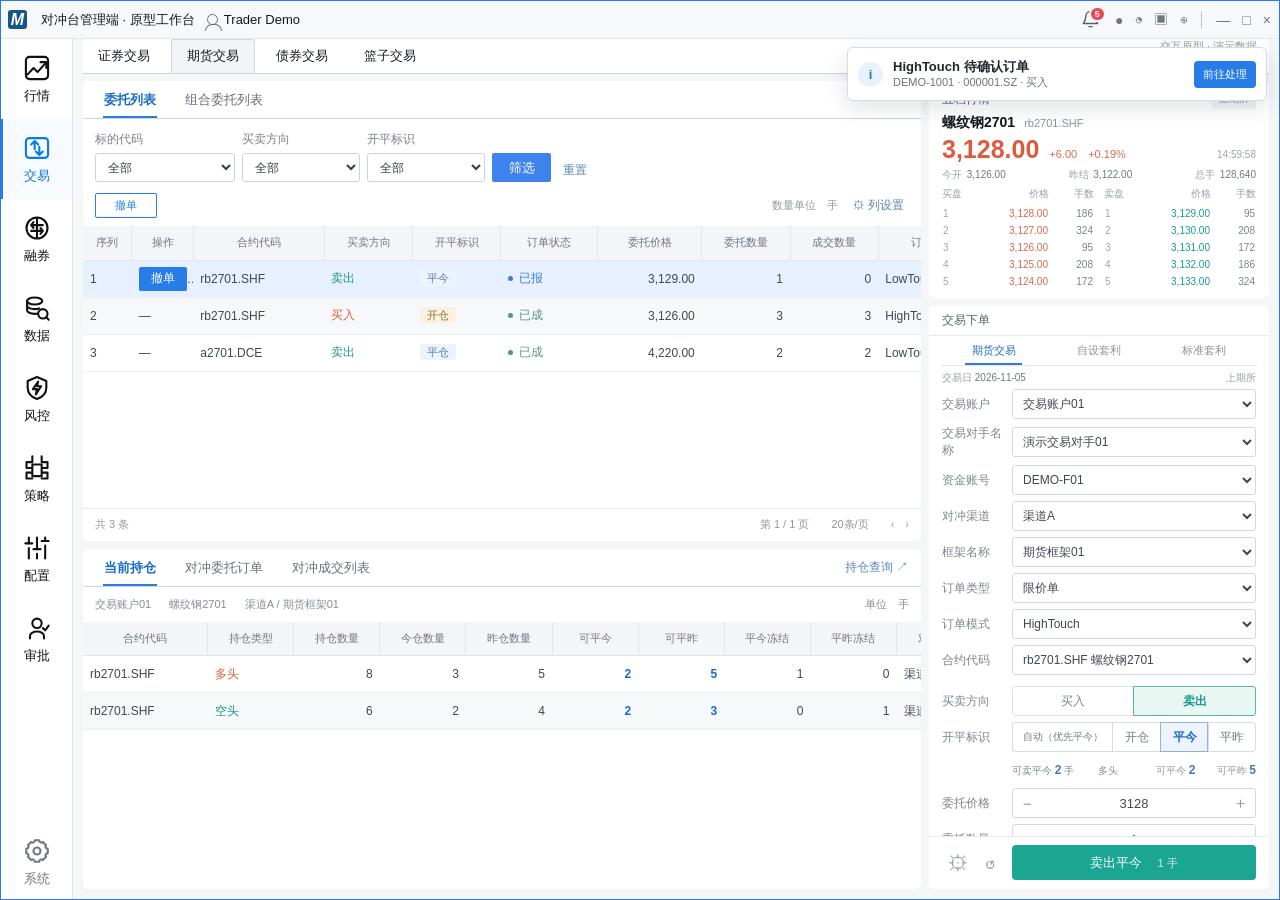
==== commit d2e2682e: "Integrate trader workbench prototype and futures ticket settings" ====
--- a/index.html
+++ b/index.html
@@ -5,8 +5,11 @@
     <meta name="viewport" content="width=device-width, initial-scale=1.0" />
     <meta name="description" content="Trader 端桌面交易工作台高保真原型" />
     <title>Trader Workspace Prototype</title>
+    <link rel="stylesheet" href="message-center.css">
     <link rel="stylesheet" href="styles.css" />
-  </head>
+  <link rel="stylesheet" href="ticket-settings.css">
+  <link rel="stylesheet" href="futures.css">
+</head>
   <body>
     <svg class="svg-defs" aria-hidden="true">
       <symbol id="i-market" viewBox="0 0 24 24"><path d="M4 17.5 9 12l3.5 3.5L20 7"/><path d="M15 7h5v5"/><rect x="2.5" y="2.5" width="19" height="19" rx="3"/></symbol>
@@ -44,8 +47,14 @@
       </aside>
 
       <main id="workspace" class="workspace" tabindex="-1"></main>
+      <aside id="pendingTaskReminder" class="pending-task-reminder" aria-live="polite"></aside>
       <div id="toast" class="toast" role="status" aria-live="polite"></div>
     </div>
+    <script src="notification-channels.js"></script>
+    <script src="message-center.js"></script>
+    <script src="ticket-settings.js"></script>
+    <script src="algorithm-order.js"></script>
     <script src="app.js"></script>
+    <script src="futures.js"></script>
   </body>
 </html>
--- a/message-center.css
+++ b/message-center.css
@@ -0,0 +1,21 @@
+.notice-window[hidden] { display: none; }
+.notice-window { position: fixed; z-index: 90; top: 9%; left: 50%; transform: translateX(-50%); width: min(1100px, calc(100vw - 100px)); height: min(690px, calc(100vh - 90px)); display: flex; flex-direction: column; overflow: hidden; border: 1px solid #d5dbe2; border-radius: 7px; background: #fff; box-shadow: 0 12px 38px rgba(22,38,55,.24); color: #20262d; }
+.notice-window { resize: both; min-width: 740px; min-height: 420px; max-width: calc(100vw - 24px); max-height: calc(100vh - 60px); }
+.notice-window-head { height: 48px; flex: none; display: flex; align-items: center; justify-content: space-between; padding: 0 18px; border-bottom: 1px solid #e1e5e9; background: #f8f9fb; }
+.notice-window-head strong { font-size: 15px; }.notice-window-head span { margin-left: 10px; font-size: 12px; color: #89929c; }.notice-window-head button { border: 0; background: transparent; color: #7a838c; font-size: 23px; }
+.notice-window-body { display: flex; flex: 1; min-height: 0; }.notice-sidebar { width: 134px; flex: none; padding: 12px 8px; border-right: 1px solid #e9edf1; background: #fafbfc; }.notice-sidebar button { width: 100%; height: 38px; display: flex; align-items: center; justify-content: space-between; padding: 0 13px; border: 0; border-radius: 4px; background: transparent; text-align: left; color: #535f6b; }.notice-sidebar button.active { color: #287ce8; background: #eaf3ff; font-weight: 600; }.notice-sidebar span { padding: 2px 6px; border-radius: 10px; background: #e7eef7; font-size: 11px; }
+.notice-main { flex: 1; display: flex; flex-direction: column; min-width: 0; min-height: 0; padding: 18px 20px 12px; }.notice-title { display: flex; align-items: center; justify-content: space-between; }.notice-title h2 { margin: 0; font-size: 16px; }.notice-title p { margin: 5px 0 0; color: #89939d; font-size: 12px; }.notice-title .btn { height: 29px; }
+.notice-tabs { display: flex; gap: 24px; margin-top: 14px; border-bottom: 1px solid #e8ebef; }.notice-tabs button { height: 38px; padding: 0 2px; border: 0; border-bottom: 2px solid transparent; background: transparent; color: #5f6974; }.notice-tabs button.active { color: #287ce8; border-bottom-color: #287ce8; font-weight: 600; }.notice-tabs em { padding: 1px 5px; border-radius: 8px; background: #eaf3ff; font-size: 10px; font-style: normal; }
+.notice-query { display: flex; gap: 7px; align-items: center; padding: 14px 0; }.notice-query input, .notice-query select { height: 30px; min-width: 0; padding: 0 8px; border: 1px solid #d3d9df; border-radius: 4px; background: #fff; color: #39434d; }.notice-query input[type=date] { width: 140px; }.notice-query select { width: 100px; }.notice-query input[type=date] + select + input { width: 230px; }.notice-query .btn { height: 30px; }.notice-export { margin-left: auto; }
+.notice-table-wrap { flex: 1; min-height: 0; overflow: auto; border: 1px solid #e7eaee; }.notice-table { width: 100%; border-collapse: collapse; font-size: 12px; }.notice-table th { position: sticky; top: 0; padding: 11px 9px; background: #f4f6f8; color: #6b747e; font-weight: 400; text-align: left; white-space: nowrap; }.notice-table td { padding: 12px 9px; border-top: 1px solid #edf0f3; color: #39434d; vertical-align: top; }.notice-table tbody tr:hover { background: #f7faff; }.notice-table button { padding: 0; border: 0; background: none; color: #287ce8; white-space: nowrap; font-size: 12px; }.notice-table td:last-child { white-space: nowrap; }.notice-reason-cell { min-width: 220px; line-height: 1.5; }.notice-event { white-space: nowrap; color: #5d6975; }.notice-event.danger { color: #df4751; }.notice-table .notice-empty { display: table-cell; height: 150px; text-align: center; vertical-align: middle; color: #9aa3ac; }.notice-count { padding: 10px 2px 0; color: #8b949e; font-size: 12px; text-align: right; }
+.notice-detail-head { display: flex; align-items: center; gap: 18px; padding-bottom: 14px; border-bottom: 1px solid #e8ebef; }.notice-detail-head button { padding: 0; border: 0; background: transparent; color: #287ce8; }.notice-detail-wrap { display: flex; gap: 14px; padding: 25px 8px; overflow: auto; }.notice-detail-wrap > div { flex: 1; }.notice-detail-wrap h2 { margin: 0; font-size: 16px; }.notice-detail-wrap p { color: #596671; line-height: 1.7; }.notice-detail-sub { color: #919aa3 !important; font-size: 12px; }.notice-reason { margin: 18px 0; padding: 13px; border: 1px solid #f1d9dc; border-radius: 4px; background: #fffafb; }.notice-reason b { color: #bb454b; }.notice-reason p { margin: 5px 0 0; }.notice-detail-grid { display: grid; grid-template-columns: 90px 1fr; gap: 9px; max-width: 500px; margin: 20px 0; font-size: 12px; }.notice-detail-grid span:nth-child(odd) { color: #929aa2; }
+
+.notice-window { min-width:min(680px,calc(100vw - 24px)); min-height:min(380px,calc(100vh - 60px)); }
+.notice-tabs,.notice-query { flex-wrap:wrap; }
+.notice-tabs { column-gap:16px; }
+.notice-window button { cursor:pointer; }
+.notice-title button,.notice-query button,.notification-footer button { padding:5px 11px; border:1px solid #d5dfe9; border-radius:4px; background:#fff; color:#2166b8; }
+.notice-query button[type=submit] { background:#287ce8; color:#fff; border-color:#287ce8; }
+.notice-query input[name=keyword] { width:min(230px,100%); }
+.notification-footer { padding:7px 12px; text-align:right; border-top:1px solid #e7eaee; }
+.notification-footer[hidden] { display:none; }
--- a/styles.css
+++ b/styles.css
@@ -78,7 +78,7 @@
 }
 .notification-badge.show { display: flex; }
 .notification-popover {
-  position: absolute; top: calc(100% + 5px); right: -2px; width: 408px; height: min(590px, calc(100vh - 56px));
+  position: absolute; top: calc(100% + 5px); right: -2px; width: min(408px, calc(100vw - var(--sidebar-width) - 24px)); height: min(590px, calc(100vh - 56px));
   display: flex; flex-direction: column; overflow: hidden; user-select: text;
   color: #20262d; background: #fff; border: 1px solid #d5dbe2; border-radius: 8px;
   box-shadow: 0 14px 38px rgba(18, 35, 52, .22), 0 2px 7px rgba(18, 35, 52, .1);
@@ -91,19 +91,22 @@
 .notification-head h2 { margin: 0; font-size: 16px; }
 .notification-head .notification-total { margin-left: 7px; color: #7c8791; font-size: 12px; font-weight: 400; }
 .notification-head button { margin-left: auto; padding: 5px 0; border: 0; color: var(--blue); background: transparent; font-size: 12px; }
-.notification-filters { height: 42px; flex: none; display: flex; align-items: end; gap: 4px; padding: 0 12px; border-bottom: 1px solid #edf0f3; }
-.notification-filter { position: relative; height: 41px; min-width: 58px; padding: 0 10px; border: 0; color: #59636d; background: transparent; }
+.notification-filters { height: 42px; flex: none; display: flex; align-items: end; gap: 2px; padding: 0 10px; border-bottom: 1px solid #edf0f3; }
+.notification-filter { position: relative; height: 41px; min-width: 54px; padding: 0 8px; border: 0; color: #59636d; background: transparent; }
 .notification-filter:hover { color: var(--blue); }
 .notification-filter.active { color: var(--blue); font-weight: 600; }
 .notification-filter.active::after { content: ""; position: absolute; left: 9px; right: 9px; bottom: -1px; height: 2px; background: var(--blue); }
-.notification-list { flex: 1; min-height: 0; overflow: auto; background: #fbfcfd; }
+.notification-subfilters { height: 40px; flex: none; display: flex; align-items: center; gap: 7px; padding: 0 14px; border-bottom: 1px solid #edf0f3; background: #fafbfd; }
+.notification-subfilter { height: 24px; padding: 0 10px; border: 1px solid #dce2e8; border-radius: 12px; color: #66717b; background: #fff; font-size: 11px; cursor: pointer; }
+.notification-subfilter.active { border-color: var(--blue); color: #fff; background: var(--blue); }
+.notification-filter-current { margin-left: auto; color: var(--blue); font-size: 11px; font-weight: 600; white-space: nowrap; }
+.notification-list { flex: 1; min-height: 0; overflow-y: auto; overflow-x: hidden; background: #fbfcfd; }
 .notification-item {
   position: relative; width: 100%; min-height: 83px; display: grid; grid-template-columns: 36px 1fr auto;
   column-gap: 9px; padding: 12px 14px; border: 0; border-bottom: 1px solid #edf0f3;
   color: inherit; text-align: left; background: #fff;
 }
 .notification-item:hover { background: #f5f9ff; }
-.notification-item.selected { background: #edf5ff; }
 .notification-item.unread::after { content: ""; position: absolute; top: 16px; right: 9px; width: 6px; height: 6px; border-radius: 50%; background: var(--blue); }
 .notification-icon { width: 32px; height: 32px; display: grid; place-items: center; border-radius: 50%; font-size: 15px; font-weight: 700; }
 .notification-icon.success { color: #16875b; background: #e3f5ed; }
@@ -116,17 +119,24 @@
 .notification-status { flex: none; padding: 1px 5px; border-radius: 3px; color: #59636c; background: #eef1f4; font-size: 10px; }
 .notification-summary { margin-top: 5px; overflow: hidden; color: #68737d; font-size: 12px; line-height: 18px; white-space: nowrap; text-overflow: ellipsis; }
 .notification-time { padding: 2px 7px 0 4px; color: #929aa2; font-size: 11px; white-space: nowrap; }
-.notification-detail { flex: none; padding: 12px 15px 14px; border-top: 1px solid #dde3ea; background: #fff; box-shadow: 0 -4px 14px rgba(29, 52, 75, .05); }
-.notification-detail-head { display: flex; align-items: center; gap: 8px; margin-bottom: 7px; }
-.notification-detail-head b { font-size: 13px; }
-.notification-detail-head span { margin-left: auto; color: #8b949d; font-size: 11px; }
-.notification-detail p { margin: 0 0 9px; color: #53606a; font-size: 12px; line-height: 1.65; }
-.notification-meta { display: grid; grid-template-columns: 66px 1fr; row-gap: 4px; margin-bottom: 10px; font-size: 11px; }
+.notification-detail-header { gap: 12px; }
+.notification-detail-header button { flex: none; margin-left: 0; padding: 5px 0; border: 0; color: var(--blue); background: transparent; font-size: 12px; }
+.notification-detail-header h2 { font-size: 15px; }
+.notification-detail-date { margin-left: auto; color: #8b949d; font-size: 11px; white-space: nowrap; }
+.notification-detail-content { flex: 1; min-height: 0; overflow-y: auto; overflow-x: hidden; padding: 20px 18px; }
+.notification-detail-title { display: flex; align-items: flex-start; gap: 11px; min-width: 0; }
+.notification-detail-title > div { min-width: 0; }
+.notification-detail-title h3 { margin: 0 0 5px; color: #20262d; font-size: 15px; line-height: 1.45; overflow-wrap: anywhere; }
+.notification-detail-type { color: #7b8690; font-size: 11px; }
+.notification-detail-body { margin: 20px 0; color: #4f5b66; font-size: 12px; line-height: 1.75; overflow-wrap: anywhere; }
+.notification-meta { display: grid; grid-template-columns: 84px minmax(0, 1fr); row-gap: 8px; font-size: 11px; }
 .notification-meta span:nth-child(odd) { color: #929aa2; }
-.notification-meta span:nth-child(even) { overflow: hidden; white-space: nowrap; text-overflow: ellipsis; }
-.notification-detail-actions { display: flex; justify-content: flex-end; gap: 7px; }
+.notification-meta span:nth-child(even) { min-width: 0; overflow-wrap: anywhere; }
+.notification-detail-actions { flex: none; display: flex; justify-content: flex-end; gap: 7px; padding: 12px 16px 15px; border-top: 1px solid #edf0f3; background: #fff; }
 .notification-detail-actions .btn { height: 27px; font-size: 12px; }
-.notification-empty { height: 100%; display: grid; place-items: center; color: #9aa3ac; font-size: 12px; }
+.notification-empty { min-height: 180px; display: grid; place-items: center; color: #9aa3ac; font-size: 12px; }
+.notification-footer { flex: none; padding: 10px; text-align: center; border-top: 1px solid #edf0f3; background: #fff; }
+.notification-footer button { border: 0; background: transparent; color: var(--blue); font-size: 12px; }
 
 .sidebar {
   position: absolute; left: 0; top: var(--titlebar-height); bottom: 0;
@@ -150,6 +160,15 @@
   position: absolute; left: var(--sidebar-width); right: 0; top: var(--titlebar-height); bottom: 0;
   padding: 0 10px 10px; overflow: hidden; outline: none;
 }
+.pending-task-reminder { display: none; position: absolute; top: calc(var(--titlebar-height) + 8px); right: 12px; z-index: 30; }
+.pending-task-reminder.show { display: block; }
+.pending-task-card { width: min(420px, calc(100vw - var(--sidebar-width) - 24px)); min-height: 54px; display: flex; align-items: center; gap: 10px; padding: 8px 10px; border: 1px solid #d5dbe2; border-radius: 6px; color: #20262d; background: #fff; box-shadow: 0 8px 22px rgba(18, 35, 52, .12); }
+.pending-task-icon { width: 25px; height: 25px; flex: none; display: grid; place-items: center; border-radius: 50%; color: #2e71c9; background: #e7f1ff; font-weight: 700; }
+.pending-task-copy { min-width: 0; flex: 1; }
+.pending-task-title { display: block; font-weight: 700; line-height: 1.35; }
+.pending-task-summary { display: block; overflow: hidden; color: #68737d; font-size: 11px; text-overflow: ellipsis; white-space: nowrap; }
+.pending-task-action { flex: none; padding: 6px 9px; border: 0; border-radius: 4px; color: #fff; background: var(--blue); font-size: 11px; }
+.pending-task-action:hover { background: var(--blue-strong); }
 .view { width: 100%; height: 100%; display: grid; gap: 8px; }
 .view.with-trade-panel { grid-template-columns: minmax(650px, 1fr) 340px; }
 .main-column, .side-column { min-width: 0; min-height: 0; display: flex; flex-direction: column; gap: 8px; }
@@ -280,8 +299,10 @@
 
 .orders-view .main-column { display: grid; grid-template-rows: 408px 1fr; }
 .orders-panel { display: flex; flex-direction: column; }
-.orders-toolbar { flex-wrap: wrap; align-content: flex-start; min-height: 126px; }
+.orders-toolbar { flex-wrap: wrap; align-content: flex-start; min-height: 94px; }
 .orders-toolbar .field, .orders-toolbar .select-field { min-width: 180px; }
+.orders-toolbar .order-attribute-filter { min-width: 165px; }
+.empty-order-result { height: 72px !important; color: #7a838c; text-align: center; }
 .orders-actions { width: 100%; display: flex; gap: 9px; }
 .split-panels { min-height: 0; display: grid; grid-template-columns: 44% 56%; gap: 7px; }
 .empty-table-panel { display: flex; flex-direction: column; }
@@ -324,15 +345,31 @@
 .tree-node.selected-node { color: var(--blue); background: #eaf2ff; }
 .holdings { display: grid; grid-template-rows: 1fr 370px; min-width: 0; min-height: 0; }
 .holdings .table-wrap { grid-row: 2; }
-.fund-workspace { min-width: 0; min-height: 0; display: grid; grid-template-rows: 44% 56%; gap: 6px; padding-left: 6px; }
-.fund-table, .position-summary { min-width: 0; }
-.fund-table table, .position-summary table { min-width: 1450px; }
+.fund-workspace { min-width: 0; min-height: 0; display: grid; grid-template-rows: 1fr; padding-left: 6px; }
+.fund-table { min-width: 0; }
+.fund-table table { min-width: 1450px; }
 .subsection-title { position: sticky; left: 0; height: 31px; padding: 7px 10px; border-bottom: 1px solid #c7cdd4; background: #fff; font-weight: 600; }
 .short-select { min-width: 82px; }
 .standalone-data-table { flex: 1; min-height: 0; }
 .standalone-data-table table { min-width: 1120px; }
+.position-query-page { min-height: 0; flex: 1; display: flex; flex-direction: column; }
+.position-filters { flex: none; display: flex; flex-direction: column; gap: 0; }
+.position-filters .toolbar { min-height: 34px; gap: 7px; padding-left: 9px; padding-right: 9px; }
+.position-filters .field { min-width: 125px; flex: 1; }
+.position-controls { height: 38px; flex: none; display: flex; align-items: center; justify-content: space-between; padding: 0 10px; border-bottom: 1px solid #e2e5e8; }
+.position-market-tabs, .position-mode-switch { height: 100%; display: flex; align-items: center; gap: 12px; }
+.position-market-tabs button { height: 29px; min-width: 72px; border: 0; background: transparent; color: #242a30; }
+.position-market-tabs button.active { color: #fff; background: #373c44; }
+.position-mode { display: inline-flex; align-items: center; gap: 6px; border: 0; padding: 3px 2px; background: transparent; color: #282d33; }
+.radio-dot { width: 16px; height: 16px; display: inline-grid; place-items: center; border: 1px solid #555d65; border-radius: 50%; }
+.position-mode.active .radio-dot::after { width: 8px; height: 8px; border-radius: 50%; background: #2885df; content: ""; }
+.position-mode.active { color: #1c76d1; }
+.position-query-page .standalone-data-table { margin: 0 6px; }
+.position-query-page .standalone-data-table table { min-width: 1520px; }
 .data-filter { overflow-x: auto; }
 .data-filter .field { min-width: 145px; }
+.board-filter-field { display: inline-flex; align-items: center; gap: 6px; color: #606974; white-space: nowrap; }
+.position-filters .board-filter { min-width: 120px; width: 120px; }
 .history-tools { flex: none; border-bottom: 1px solid #e2e5e8; }
 .history-tools .toolbar { padding-top: 4px; }
 .range-buttons { min-height: 38px; display: flex; align-items: center; gap: 7px; padding: 5px 10px 0; }
@@ -383,8 +420,9 @@
 .edit-table input, .edit-table select { width: 100%; height: 27px; border: 1px solid #c8cfd6; background: #fff; }
 .edit-table input[type="checkbox"] { width: auto; }
 
-.toast { position: fixed; left: calc(50% + 36px); bottom: 25px; transform: translate(-50%, 15px); opacity: 0; pointer-events: none; background: #18222c; color: #fff; padding: 10px 18px; border-radius: 5px; box-shadow: 0 4px 16px rgba(0,0,0,.25); transition: .2s; z-index: 20; }
-.toast.show { opacity: 1; transform: translate(-50%, 0); }
+.toast { position: fixed; top: calc(var(--titlebar-height) + 12px); right: 16px; max-width: min(380px, calc(100vw - 32px)); padding: 10px 18px; border-radius: 5px; color: #fff; background: #18222c; box-shadow: 0 4px 16px rgba(0,0,0,.25); opacity: 0; transform: translateY(-8px); transition: .2s; pointer-events: none; z-index: 20; line-height: 1.5; }
+.toast.show { opacity: 1; transform: translateY(0); }
+.app-shell.has-pending-reminder .toast { top: calc(var(--titlebar-height) + 70px); }
 
 @media (max-width: 1120px) {
   .view.with-trade-panel { grid-template-columns: minmax(610px, 1fr) 310px; }
@@ -392,3 +430,17 @@
   .cards { gap: 6px; }
   .stat-card { padding-left: 10px; padding-right: 10px; }
 }
+
+/* CLOUD-957: custom execution grouping controls */
+.dimension-options { display:flex; align-items:center; flex-wrap:wrap; gap:8px; padding:9px 12px; border:1px solid #e3e8ef; background:#f8fafc; }
+.dimension-options > span { margin-right:4px; color:#687386; font-size:12px; }
+.query-hint { padding:9px 12px; color:#687386; font-size:12px; line-height:1.5; background:#f8fafc; border-bottom:1px solid #e3e8ef; }
+
+.business-notice-popup { position:fixed; top:46px; right:16px; z-index:160; display:flex; gap:12px; align-items:flex-start; width:min(360px,calc(100vw - 32px)); padding:12px 14px; border:1px solid #d5dbe2; border-left:3px solid #2e71c9; border-radius:6px; color:#20262d; background:#fff; box-shadow:0 8px 24px #12233422; }
+.business-notice-popup strong { display:block; margin-bottom:4px; }
+.business-notice-popup button { margin-left:auto; border:0; background:transparent; color:#677582; cursor:pointer; }
+.has-pending-reminder .business-notice-popup { top:106px; }
+
+.notification-subfilters { height:auto; min-height:40px; padding-block:7px; flex-wrap:wrap; }
+
+.algorithm-error { color:#b13328; margin-top:10px!important; }
--- a/ticket-settings.css
+++ b/ticket-settings.css
@@ -0,0 +1,28 @@
+.ticket-settings { width:min(550px, calc(100vw - 32px)); padding:0; border:1px solid #ccd3dc; border-radius:8px; color:#35404d; background:#fff; box-shadow:0 14px 42px #17293d36; font:12px "Microsoft YaHei",sans-serif; }
+.ticket-settings::backdrop { background:#17293d38; }
+.ticket-settings header,.ticket-settings footer { display:flex; align-items:center; justify-content:space-between; padding:12px 16px; }
+.ticket-settings header { border-bottom:1px solid #e7ebf0; font-size:14px; }
+.ticket-settings footer { border-top:1px solid #e7ebf0; justify-content:flex-end; gap:8px; }
+.ticket-settings button { background:#fff; border:1px solid #d8dee6; border-radius:4px; padding:6px 12px; color:inherit; cursor:pointer; }
+.ticket-settings header button { border:0; padding:0 3px; font-size:19px; }
+.ticket-settings nav { display:flex; gap:4px; padding:8px 16px 0; border-bottom:1px solid #e7ebf0; }
+.ticket-settings nav button { border-color:transparent; border-radius:4px 4px 0 0; }
+.ticket-settings nav button[aria-pressed="true"] { background:#ebf3ff; color:#1764cf; border-bottom-color:#347be3; }
+.ticket-settings-body { min-height:198px; padding:12px 16px; }
+.ticket-settings [hidden] { display:none!important; }
+.ticket-settings p { margin:4px 0 13px; font-weight:600; }
+.ticket-settings input { accent-color:#377fe6; }
+.ticket-keep,.ticket-numbers { display:grid; grid-template-columns:repeat(4,minmax(0,1fr)); gap:12px 6px; }
+.ticket-keep label { display:flex; align-items:center; gap:5px; }
+.ticket-keep input { margin:0; }
+.ticket-numbers input { min-width:0; height:28px; border:1px solid #cbd3df; border-radius:4px; padding:0 6px; }
+.ticket-setting-row { display:flex; align-items:center; gap:16px; border:0; padding:8px 0; margin:0; }
+.ticket-setting-row legend { font-weight:600; margin-bottom:8px; padding:0; }
+.ticket-settings .ticket-save { color:#fff; background:#347be3; border-color:#347be3; }
+.ticket-preset { margin:2px 0 6px; }
+.ticket-preset summary { cursor:pointer; color:#3977b7; font-size:11px; }
+.ticket-preset button { margin:4px 4px 0 0; border:1px solid #d3dfea; border-radius:3px; background:#f5f9ff; color:#3571ae; padding:3px 6px; cursor:pointer; }
+.ticket-switch { appearance:none; position:relative; width:31px; height:17px; border-radius:10px; background:#aeb7c2; margin-left:auto; cursor:pointer; }
+.ticket-switch::before { content:""; position:absolute; top:2px; left:2px; width:13px; height:13px; border-radius:50%; background:#fff; }
+.ticket-switch:checked { background:#377fe6; }
+.ticket-switch:checked::before { left:16px; }
--- a/futures.css
+++ b/futures.css
@@ -0,0 +1,261 @@
+.brand-mark { border-radius: 3px; background: #155887; box-shadow: none; font-family: Arial, sans-serif; font-size: 16px; margin-right: 14px; }
+.trading-workspace { height: 100%; display: flex; flex-direction: column; min-width: 0; }
+.trading-market-tabs { flex: none; height: 35px; margin-bottom: 7px; padding-right: 12px; border-bottom: 1px solid #ccd3da; background: #fff; }
+.prototype-label { color: #929aa2; font-size: 11px; }
+.trading-workspace > .view { flex: 1; min-height: 0; }
+.view.futures-workspace { grid-template-columns: minmax(0, 1fr) 364px; gap: 8px; padding: 0; }
+.futures-workspace button, .future-modal button { transition: background .12s, color .12s; }
+.futures-workspace button:focus-visible, .future-modal button:focus-visible { outline: 2px solid #287ce8; outline-offset: 2px; }
+.futures-main { gap: 8px; }
+.future-orders { flex: 1.35; min-height: 235px; display: flex; flex-direction: column; overflow: hidden; }
+.future-holdings { flex: 1; min-height: 170px; display: flex; flex-direction: column; overflow: hidden; }
+.future-panel-tabs { display: flex; align-items: center; gap: 3px; min-height: 37px; padding: 0 8px; border-bottom: 1px solid #cfd5dc; }
+.future-panel-tabs > button:not(.future-text-button) { border: 0; background: transparent; color: #67717d; padding: 10px 13px; height: 37px; position: relative; white-space: nowrap; }
+.future-panel-tabs > button.active { color: #176cc9; font-weight: 600; }
+.future-panel-tabs > button.active::after { position: absolute; bottom: 0; left: 12px; right: 12px; height: 2px; content: ""; background: #287ce8; }
+.future-filters { display: flex; align-items: flex-end; gap: 9px; padding: 12px 12px 9px; flex-wrap: wrap; }
+.future-filters label { color: #77828d; font-size: 12px; display: flex; flex-direction: column; gap: 5px; }
+.future-filters select { width: 145px; border: 1px solid #cdd3da; height: 29px; background: #fff; border-radius: 3px; padding: 0 8px; color: #343e49; }
+.future-filters label:first-child select { width: 165px; }
+.future-filters .btn { height: 29px; min-width: 59px; }
+.future-day { font-size: 11px; color: #7f8992; align-self: center; white-space: nowrap; }
+.future-day b { color: #505c68; font-weight: 500; margin-left: 5px; }
+.future-text-button { border: 0; background: transparent; color: #5785b0; font-size: 12px; padding: 3px 5px; }
+.future-text-button:hover { color: #166bc4; background: #eff5fc; }
+.future-list-tools { min-height: 35px; display: flex; align-items: center; padding: 0 12px 7px; gap: 10px; color: #929aa4; font-size: 11px; }
+.future-list-tools .btn { height: 25px; min-width: 62px; padding: 0 13px; }
+.future-table-scroll { flex: 1; min-height: 0; overflow: auto; }
+.future-order-table { min-width: 1410px; }
+.future-order-table th:nth-child(1) { width: 42px; }
+.future-order-table th:nth-child(2) { width: 53px; }
+.future-order-table th:nth-child(3) { width: 113px; }
+.future-order-table th:nth-child(4), .future-order-table th:nth-child(5) { width: 76px; }
+.future-order-table th:nth-child(6) { width: 83px; }
+.future-order-table th:nth-child(7) { width: 90px; }
+.future-order-table th:nth-child(8), .future-order-table th:nth-child(9) { width: 76px; }
+.future-order-table th:nth-child(10) { width: 94px; }
+.future-order-table th:nth-child(11) { width: 80px; }
+.future-order-table th:nth-child(12) { width: 90px; }
+.future-order-table th:nth-child(13) { width: 155px; }
+.future-order-table th:nth-child(14) { width: 110px; }
+.futures-workspace .data-table th { height: 34px; background: #f4f5f8; color: #6d7783; border-color: #e1e5e9; font-size: 11px; }
+.futures-workspace .data-table td { height: 37px; color: #3c4853; font-size: 12px; border-bottom: 1px solid #edf0f3; }
+.futures-workspace .data-table tbody tr:nth-child(odd) { background: #fff; }
+.futures-workspace .data-table tbody tr:nth-child(even) { background: #f7f8fa; }
+.futures-workspace .data-table tbody tr.selected { background: #e7f0ff; }
+.futures-workspace .data-table .buy { color: #e45e35; }
+.futures-workspace .data-table .sell { color: #189488; }
+.futures-workspace .data-table .available-cell { color: #176cc9; font-weight: 600; }
+.offset-pill { padding: 2px 7px; border-radius: 3px; font-size: 11px; }
+.offset-pill.opening { color: #916c2f; background: #faf1e2; }
+.offset-pill.closing { color: #547caa; background: #edf3fa; }
+.future-status { display: inline-flex; align-items: center; gap: 6px; color: #3c7bd0; }
+.future-status::before { content: ""; width: 5px; height: 5px; border-radius: 50%; background: currentColor; }
+.future-status.filled { color: #50968d; }
+.future-status.cancelled { color: #979fa6; }
+.future-table-footer { min-height: 33px; display: flex; justify-content: space-between; align-items: center; padding: 0 12px; border-top: 1px solid #e6e9ed; color: #9098a1; font-size: 11px; }
+.future-position-context { display: flex; gap: 18px; align-items: center; padding: 10px 12px; color: #858e97; font-size: 11px; flex: none; }
+.future-position-scroll { flex: 1; overflow: auto; }
+.future-position-table { min-width: 1030px; }
+.future-position-table th { width: 83px; }
+.future-position-table th:first-child { width: 120px; }
+.future-position-table th:last-child { width: 125px; }
+.future-position-table.full { min-width: 1220px; }
+.future-combination-table { min-width: 950px; }
+.future-combination-table th:nth-child(3) { width: 210px; }
+.future-empty { color: #a0a8b0; font-size: 12px; text-align: center; padding: 65px 10px; }
+.futures-side { gap: 8px; }
+.future-quote { padding: 10px 13px 9px; flex: none; }
+.future-quote-heading { display: flex; justify-content: space-between; align-items: center; font-size: 12px; color: #55616d; }
+.future-market-label { background: #f2f4f7; color: #85919b; font-size: 10px; padding: 3px 7px; border-radius: 3px; }
+.future-symbol { display: flex; align-items: baseline; gap: 9px; padding-top: 8px; }
+.future-symbol strong { font-size: 14px; font-weight: 600; }
+.future-symbol > span { color: #8b949d; font-size: 11px; }
+.future-price-row { display: flex; align-items: baseline; gap: 10px; padding-top: 5px; font-variant-numeric: tabular-nums; }
+.future-price-row > b { font-family: Arial, sans-serif; font-size: 25px; color: #df5a3d; font-weight: 600; }
+.future-price-row > span { color: #d86a52; font-size: 11px; }
+.future-price-row > small { font-size: 10px; margin-left: auto; color: #9ca5ad; }
+.future-quote-meta { display: flex; justify-content: space-between; padding: 6px 0 8px; font-size: 10px; color: #98a0a7; }
+.future-quote-meta b { font-weight: 400; color: #6e7983; margin-left: 2px; }
+.future-book { display: grid; grid-template-columns: 1fr 1fr; gap: 10px; }
+.future-book-head, .future-book button { display: grid; grid-template-columns: 28px 1fr 45px; align-items: center; width: 100%; }
+.future-book-head { font-size: 10px; color: #94a0aa; padding-bottom: 4px; }
+.future-book-head span:nth-child(n+2) { text-align: right; }
+.future-book button { height: 19px; font-size: 10px; border: 0; background: transparent; padding: 0 1px; }
+.future-book button b { text-align: right; font-weight: 500; font-variant-numeric: tabular-nums; }
+.future-book button span:last-child { text-align: right; color: #79838d; }
+.future-book button span:first-child { color: #9ca6af; text-align: left; }
+.future-book .buy button { color: #d66b4a; }
+.future-book .sell button { color: #159e90; }
+.future-book .buy button:hover { background: #fff1eb; }
+.future-book .sell button:hover { background: #e6f6f2; }
+.future-ticket { flex: 1; min-height: 0; display: flex; flex-direction: column; overflow: hidden; }
+.future-ticket-header { height: 34px; flex: none; display: flex; align-items: center; justify-content: space-between; padding: 0 13px; border-bottom: 1px solid #e6e9ed; color: #58646f; font-size: 12px; }
+.future-ticket-header .future-text-button { font-size: 17px; }
+.future-type-tabs { height: 34px; display: grid; grid-template-columns: repeat(3, 1fr); border-bottom: 1px solid #e3e7eb; margin: 0 12px; flex: none; }
+.future-type-tabs button { position: relative; border: 0; color: #8a929a; font-size: 11px; background: transparent; }
+.future-type-tabs button.active { color: #1f70c3; }
+.future-type-tabs button.active::after { content: ""; position: absolute; height: 2px; bottom: 0; left: 24px; right: 24px; background: #287ce8; }
+.future-ticket-scroll { overflow: auto; flex: 1; min-height: 0; padding: 0 13px 7px; scrollbar-width: thin; }
+.future-ticket-context { height: 31px; display: flex; align-items: center; justify-content: space-between; color: #969fa8; font-size: 10px; }
+.future-ticket-context b { color: #6d7984; font-weight: 500; }
+.future-field { display: flex; align-items: center; gap: 7px; min-width: 0; margin-bottom: 7px; }
+.future-field > span { width: 63px; flex: none; font-size: 11px; color: #7f8994; }
+.future-field > input, .future-field select { min-width: 0; width: 100%; border: 1px solid #d1d8df; background: #fff; border-radius: 3px; height: 29px; padding: 0 6px; color: #3d4854; font-size: 11px; outline: none; }
+.future-field > input:focus, .future-field select:focus, .future-stepper:focus-within { border-color: #629ad7; box-shadow: 0 0 0 2px #edf4ff; }
+.future-two-fields { display: grid; grid-template-columns: 1fr 1fr; gap: 12px; }
+.future-two-fields .future-field { gap: 5px; }
+.future-two-fields .future-field > span { width: 48px; font-size: 10px; }
+.future-two-fields .future-field select { font-size: 10px; padding-left: 4px; }
+.future-direction-row { margin-top: 3px; }
+.future-directions { display: grid; grid-template-columns: 1fr 1fr; gap: 7px; width: 100%; }
+.future-directions button { height: 31px; border-radius: 3px; font-size: 12px; border: 1px solid #dde2e7; background: #fff; color: #7d8792; }
+.future-directions .buy.active { border-color: #ed805c; background: #fff0e9; color: #e05e35; font-weight: 600; }
+.future-directions .sell.active { border-color: #59b7a9; background: #e9f7f3; color: #149a88; font-weight: 600; }
+.future-available-strip { height: 29px; display: flex; align-items: center; justify-content: space-between; gap: 8px; padding: 0 8px; margin: 1px 0 9px 70px; background: #f5f8fb; border-radius: 3px; font-size: 10px; color: #919ba5; }
+.future-available-strip b { color: #526d86; font-size: 12px; margin-left: 2px; font-weight: 600; }
+.future-stepper { min-width: 0; width: 100%; height: 29px; display: grid; grid-template-columns: 29px 1fr 29px; border: 1px solid #d1d8df; border-radius: 3px; }
+.future-stepper button { font-size: 15px; background: #fff; color: #8a96a1; border: 0; border-radius: 3px; }
+.future-stepper button:hover { background: #f0f4f8; }
+.future-stepper input { min-width: 0; width: 100%; border: 0; background: transparent; text-align: center; color: #394c5d; font-size: 13px; font-variant-numeric: tabular-nums; outline: none; -moz-appearance: textfield; }
+.future-stepper input::-webkit-inner-spin-button, .future-stepper input::-webkit-outer-spin-button { -webkit-appearance: none; margin: 0; }
+.future-available { display: flex; justify-content: space-between; margin: -1px 0 6px 70px; font-size: 10px; color: #98a1aa; }
+.future-available b { font-size: 12px; color: #4e7eae; font-weight: 600; }
+.future-fractions { margin: 0 0 8px 70px; display: grid; grid-template-columns: repeat(4, 1fr); gap: 5px; }
+.future-fractions button { border: 1px solid #d5e3f5; border-radius: 3px; height: 24px; background: #f5f9ff; color: #5981af; font-size: 10px; }
+.future-fractions button:hover { color: white; background: #5188d2; border-color: #5188d2; }
+.future-ticket-options { display: flex; align-items: center; justify-content: space-between; height: 24px; margin-left: 70px; font-size: 10px; color: #7e8993; }
+.future-ticket-options label { display: flex; gap: 5px; align-items: center; }
+.future-ticket-options input, .future-inline-check input, .future-keep-grid input { accent-color: #287ce8; margin: 0; }
+.future-extra { padding-top: 7px; }
+.future-inline-check { display: flex; align-items: center; gap: 5px; margin: 1px 0 10px 70px; font-size: 11px; color: #7e8993; }
+.future-money { display: flex; justify-content: space-between; color: #8a96a0; font-size: 10px; margin-top: 5px; padding: 7px 0 2px; border-top: 1px solid #edf0f3; }
+.future-money b { color: #657a8d; font-weight: 500; font-size: 11px; }
+.future-ticket-footer { flex: none; display: flex; align-items: center; gap: 8px; padding: 9px 13px 11px; border-top: 1px solid #e7ebef; background: #fff; }
+.future-reset { flex: none; width: 27px; height: 34px; border: 0; color: #97a1aa; background: transparent; font-size: 21px; }
+.future-submit { width: 100%; border: 0; height: 37px; border-radius: 4px; color: #fff; font-size: 13px; font-weight: 500; }
+.future-submit span { font-size: 11px; padding-left: 15px; opacity: .8; }
+.future-submit.buy { background: #ed713e; }
+.future-submit.sell { background: #1aa692; }
+.future-submit:hover { filter: brightness(.96); }
+.future-error { color: #c8533b; font-size: 11px; background: #fff2ed; padding: 7px 9px; border-radius: 3px; margin-bottom: 5px; }
+.future-leg-list { margin: 10px 0 16px; border: 1px solid #e1e7ed; border-radius: 4px; }
+.future-leg { display: flex; align-items: center; gap: 9px; padding: 10px; }
+.future-leg + .future-leg { border-top: 1px solid #edf0f3; }
+.future-leg-id { display: grid; place-items: center; width: 22px; height: 23px; border-radius: 3px; color: #608bb6; background: #edf4fc; font-size: 11px; }
+.future-leg > div { flex: 1; }
+.future-leg b { font-size: 11px; font-weight: 500; display: block; }
+.future-leg small { display: block; font-size: 10px; color: #929da7; margin-top: 4px; }
+.future-leg select { width: 65px; height: 27px; border: 1px solid #d2d9e0; background: #fff; border-radius: 3px; font-size: 11px; }
+.future-modal { z-index: 60; }
+.future-modal .dialog { width: 540px; border-radius: 6px; }
+.future-modal h3 { font-size: 14px; font-weight: 500; }
+.future-confirm-info { display: grid; grid-template-columns: 94px 1fr 80px 1fr; gap: 16px 10px; margin: 0 0 22px; font-size: 12px; }
+.future-confirm-info dt { color: #909aa4; }
+.future-confirm-info dd { margin: 0; color: #425362; overflow-wrap: anywhere; }
+.future-plan th, .future-plan td { font-size: 12px; height: 33px; padding: 5px; }
+.future-settings-label { font-size: 12px; color: #7d8995; margin: 0 0 21px; }
+.future-keep-grid { display: grid; grid-template-columns: repeat(3, 1fr); gap: 18px 12px; padding-bottom: 8px; }
+.future-keep-grid label { display: flex; align-items: center; gap: 7px; font-size: 12px; color: #53616f; }
+.future-position-query { display: flex; align-items: center; }
+.future-position-query .field, .future-position-query > select { width: 160px; flex: none; }
+.future-position-query .future-field { margin: 0; width: 205px; }
+.future-position-query > select { height: 29px; border: 1px solid #ccd3da; background: #fff; }
+@media (max-width: 1280px) {
+  .view.futures-workspace { grid-template-columns: minmax(0, 1fr) 340px; }
+  .future-day { display: none; }
+  .future-filters { gap: 7px; }
+  .future-filters select { width: 118px; }
+  .future-filters label:first-child select { width: 140px; }
+}
+@media (max-height: 850px) {
+  .future-quote { padding-top: 8px; padding-bottom: 7px; }
+  .future-book button { height: 17px; }
+  .future-symbol { padding-top: 5px; }
+  .future-ticket-context { height: 25px; }
+  .future-field { margin-bottom: 5px; }
+  .future-ticket-header { height: 30px; }
+  .future-type-tabs { height: 30px; }
+}
+
+/* Local order-entry refinements within the existing Trader workspace. */
+.local-ticket .future-ticket-scroll { padding-top: 0; }
+.local-ticket .future-field { margin-bottom: 8px; }
+.local-ticket .future-field > span { font-size: 12px; color: #7b858f; }
+.local-ticket .future-field select { font-size: 12px; height: 30px; }
+.local-ticket .future-two-fields .future-field > span { font-size: 11px; }
+.local-ticket .future-two-fields .future-field select { font-size: 11px; }
+.future-local-entry { padding: 10px 0 1px; margin: 2px 0 9px; border-top: 1px solid #edf0f3; border-bottom: 1px solid #edf0f3; }
+.local-ticket .future-direction-row { margin-top: 0; }
+.local-ticket .future-directions { gap: 0; }
+.local-ticket .future-directions button { border-radius: 0 3px 3px 0; height: 30px; }
+.local-ticket .future-directions button:first-child { border-radius: 3px 0 0 3px; }
+.local-ticket .future-directions button + button { margin-left: -1px; }
+.local-ticket .future-directions .active { position: relative; }
+.future-offsets { display: grid; min-width: 0; width: 100%; }
+.future-offsets.count-2 { grid-template-columns: repeat(2,minmax(0,1fr)); }
+.future-offsets.count-4 { grid-template-columns: minmax(100px,1.9fr) repeat(3,minmax(0,1fr)); }
+.future-offsets button { height: 30px; border: 1px solid #d7dde4; border-right-width: 0; color: #707c88; background: #fff; font-size: 12px; }
+.future-offsets button:first-child { border-radius: 3px 0 0 3px; }
+.future-offsets button:last-child { border-right-width: 1px; border-radius: 0 3px 3px 0; }
+.future-offsets button.active { background: #edf4ff; color: #206ccd; border-color: #8bb2e5; box-shadow: inset -1px 0 #8bb2e5; font-weight: 600; }
+.future-offsets button:hover { background: #f1f6fc; }
+.future-offsets.count-4 button:first-child { font-size: 10px; }
+.future-offset-hint { text-align: right; font-size: 10px; color: #8192a5; margin: -4px 0 6px; }
+.local-ticket .future-stepper { height: 30px; }
+.local-ticket .future-available { margin-top: 0; font-size: 11px; }
+.local-ticket .future-available b { font-size: 14px; color: #2b72bd; margin: 0 2px; }
+.local-ticket .future-available-strip { height: 25px; margin-bottom: 7px; background: #f4f7fa; color: #8391a0; font-size: 11px; }
+.local-ticket .future-available-strip b { color: #526d86; }
+.local-ticket .future-fractions { gap: 4px; }
+.local-ticket .future-fractions button { height: 25px; font-size: 11px; background: #4b89ee; color: #fff; border-color: #4b89ee; }
+.local-ticket .future-fractions button:hover { background: #3377db; }
+.local-ticket .future-ticket-footer { padding-top: 8px; padding-bottom: 9px; }
+.local-ticket .future-submit { height: 35px; }
+.local-ticket .future-submit.buy { background: #f05a23; }
+.local-ticket .future-ticket-context { height: 27px; }
+
+@media (max-height: 780px) {
+  .future-quote { padding: 7px 12px; }
+  .future-quote-heading { font-size: 11px; }
+  .future-symbol { padding-top: 3px; }
+  .future-symbol strong { font-size: 12px; }
+  .future-price-row { padding-top: 1px; }
+  .future-price-row > b { font-size: 22px; }
+  .future-quote-meta { display: none; }
+  .future-book { margin-top: 3px; }
+  .future-book button { height: 16px; }
+  .local-ticket .future-ticket-context { height: 22px; }
+  .local-ticket .future-field { margin-bottom: 6px; }
+  .local-ticket .future-field select, .local-ticket .future-stepper,
+  .local-ticket .future-directions button, .future-offsets button { height: 27px; }
+  .future-local-entry { padding-top: 7px; margin-top: 0; margin-bottom: 5px; }
+  .local-ticket .future-available-strip { height: 22px; margin-bottom: 5px; }
+  .local-ticket .future-fractions button { height: 23px; }
+}
+
+@media (min-height: 781px) {
+  .future-quote { padding-top: 8px; padding-bottom: 8px; }
+  .future-symbol { padding-top: 5px; }
+  .future-price-row { padding-top: 3px; }
+  .future-quote-meta { padding-top: 4px; padding-bottom: 5px; }
+  .future-book button { height: 17px; }
+}
+
+.local-ticket .future-ticket-header { height: 30px; }
+.local-ticket .future-type-tabs { height: 30px; }
+.local-ticket .future-ticket-context { height: 23px; }
+.local-ticket .future-field { margin-bottom: 6px; }
+.local-ticket .future-local-entry { padding-top: 8px; margin-bottom: 5px; }
+
+/* Keep the original single-field rows and place closeable inventory below offset. */
+.local-ticket .future-two-fields { display: contents; }
+.local-ticket .future-local-entry { border: 0; padding: 5px 0 0; margin: 0 0 4px; }
+.future-position-availability { min-height: 25px; display: grid; grid-template-columns: max-content 1fr 1fr 1fr; align-items: center; gap: 6px; margin: 0 0 5px 70px; color: #8b96a2; font-size: 10px; white-space: nowrap; }
+.future-position-availability b { color: #477aac; font-size: 12px; font-weight: 600; }
+.future-available-main { color: #7a8794; }
+.future-position-side { text-align: center; }
+.future-position-today, .future-position-yesterday { text-align: right; }
+.future-position-availability .future-position-side { color: #85909b; }
+.future-ticket .ticket-preset { margin-left:90px; }
+.future-ticket .future-reset + .future-reset { margin-left:0; }
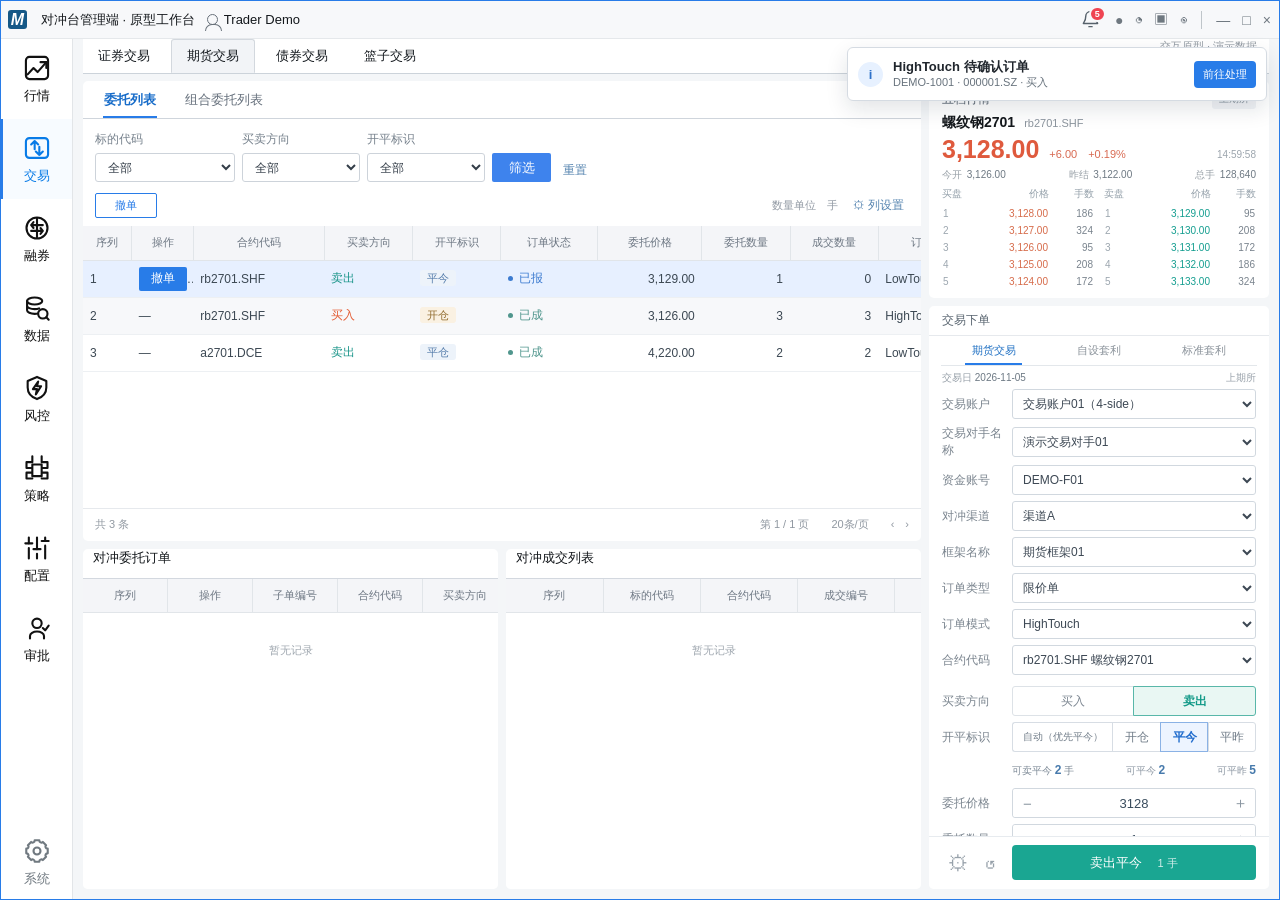
==== commit 8925d91f: "Enable simulated futures auto open and close orders" ====
--- a/index.html
+++ b/index.html
@@ -1,60 +1,61 @@
-<!doctype html>
-<html lang="zh-CN">
-  <head>
-    <meta charset="UTF-8" />
-    <meta name="viewport" content="width=device-width, initial-scale=1.0" />
-    <meta name="description" content="Trader 端桌面交易工作台高保真原型" />
-    <title>Trader Workspace Prototype</title>
-    <link rel="stylesheet" href="message-center.css">
-    <link rel="stylesheet" href="styles.css" />
-  <link rel="stylesheet" href="ticket-settings.css">
-  <link rel="stylesheet" href="futures.css">
-</head>
-  <body>
-    <svg class="svg-defs" aria-hidden="true">
-      <symbol id="i-market" viewBox="0 0 24 24"><path d="M4 17.5 9 12l3.5 3.5L20 7"/><path d="M15 7h5v5"/><rect x="2.5" y="2.5" width="19" height="19" rx="3"/></symbol>
-      <symbol id="i-trade" viewBox="0 0 24 24"><rect x="2.5" y="3.5" width="19" height="17" rx="3"/><path d="m7 9 3-3 3 3M10 6v7m7 2-3 3-3-3m3 3v-7"/></symbol>
-      <symbol id="i-lend" viewBox="0 0 24 24"><circle cx="12" cy="12" r="9"/><path d="M7 9.5h10M7 14.5h10M9 7l-2 2.5L9 12m6 0 2 2.5L15 17"/><path d="M12 4v16"/></symbol>
-      <symbol id="i-data" viewBox="0 0 24 24"><ellipse cx="10" cy="6" rx="6.5" ry="3"/><path d="M3.5 6v8c0 1.7 2.9 3 6.5 3 1 0 2-.1 2.8-.3M3.5 10c0 1.7 2.9 3 6.5 3 1.4 0 2.8-.2 3.8-.7"/><circle cx="17" cy="17" r="4"/><path d="m20 20 2 2"/></symbol>
-      <symbol id="i-risk" viewBox="0 0 24 24"><path d="M12 2.5 20 6v5.5c0 5.1-3.4 8.3-8 10-4.6-1.7-8-4.9-8-10V6l8-3.5Z"/><path d="M13 6.5 8.5 13H12l-1 4.5 4.5-7H12l1-4Z"/></symbol>
-      <symbol id="i-strategy" viewBox="0 0 24 24"><path d="M8 2v5H3v5h5v4H3v5h5M16 2v5h5v5h-5v4h5v5h-5M8 9h8v10H8z"/></symbol>
-      <symbol id="i-config" viewBox="0 0 24 24"><path d="M5 3v5m0 4v9M12 3v10m0 4v4M19 3v3m0 4v11"/><path d="M2 8h6M9 13h6M16 6h6"/></symbol>
-      <symbol id="i-approve" viewBox="0 0 24 24"><path d="M6 21v-2.2c0-2.1 2.7-3.8 6-3.8s6 1.7 6 3.8V21"/><circle cx="12" cy="8" r="4"/><path d="m17 12 2 2 3-4"/></symbol>
-      <symbol id="i-settings" viewBox="0 0 24 24"><circle cx="12" cy="12" r="3"/><path d="M19.4 15a1.7 1.7 0 0 0 .3 1.9l.1.1-2.8 2.8-.1-.1a1.7 1.7 0 0 0-1.9-.3 1.7 1.7 0 0 0-1 1.6v.2h-4V21a1.7 1.7 0 0 0-1-1.6 1.7 1.7 0 0 0-1.9.3l-.1.1L4.2 17l.1-.1a1.7 1.7 0 0 0 .3-1.9A1.7 1.7 0 0 0 3 14H2.8v-4H3a1.7 1.7 0 0 0 1.6-1 1.7 1.7 0 0 0-.3-1.9L4.2 7 7 4.2l.1.1a1.7 1.7 0 0 0 1.9.3A1.7 1.7 0 0 0 10 3V2.8h4V3a1.7 1.7 0 0 0 1 1.6 1.7 1.7 0 0 0 1.9-.3l.1-.1L19.8 7l-.1.1a1.7 1.7 0 0 0-.3 1.9 1.7 1.7 0 0 0 1.6 1h.2v4H21a1.7 1.7 0 0 0-1.6 1Z"/></symbol>
-      <symbol id="i-bell" viewBox="0 0 24 24"><path d="M18 8a6 6 0 0 0-12 0c0 7-3 7-3 9h18c0-2-3-2-3-9"/><path d="M10 21h4"/></symbol>
-    </svg>
-
-    <div class="app-shell">
-      <header class="titlebar">
-        <div class="brand-mark">M</div>
-        <div class="product-title">对冲台管理端 · 原型工作台</div>
-        <div class="user-chip"><span class="user-dot"></span> Trader Demo</div>
-        <div class="notification-center">
-          <button id="notificationBell" class="notification-bell" type="button" aria-label="消息通知" aria-expanded="false">
-            <svg><use href="#i-bell"></use></svg>
-            <span id="notificationBadge" class="notification-badge"></span>
-          </button>
-          <div id="notificationLayer"></div>
-        </div>
-        <div class="window-tools" aria-label="窗口状态"><span>●</span><span>◔</span><span>▣</span><span>◉</span><b></b><span>—</span><span>□</span><span>×</span></div>
-      </header>
-
-      <aside class="sidebar" aria-label="主导航">
-        <nav id="mainNav"></nav>
-        <button class="nav-item system-button" data-view="system" type="button">
-          <svg><use href="#i-settings"></use></svg><span>系统</span>
-        </button>
-      </aside>
-
-      <main id="workspace" class="workspace" tabindex="-1"></main>
-      <aside id="pendingTaskReminder" class="pending-task-reminder" aria-live="polite"></aside>
-      <div id="toast" class="toast" role="status" aria-live="polite"></div>
-    </div>
-    <script src="notification-channels.js"></script>
-    <script src="message-center.js"></script>
-    <script src="ticket-settings.js"></script>
-    <script src="algorithm-order.js"></script>
-    <script src="app.js"></script>
-    <script src="futures.js"></script>
-  </body>
-</html>
+<!doctype html>
+<html lang="zh-CN">
+  <head>
+    <meta charset="UTF-8" />
+    <meta name="viewport" content="width=device-width, initial-scale=1.0" />
+    <meta name="description" content="Trader 端桌面交易工作台高保真原型" />
+    <title>Trader Workspace Prototype</title>
+    <link rel="stylesheet" href="message-center.css">
+    <link rel="stylesheet" href="styles.css" />
+  <link rel="stylesheet" href="ticket-settings.css">
+  <link rel="stylesheet" href="futures.css">
+</head>
+  <body>
+    <svg class="svg-defs" aria-hidden="true">
+      <symbol id="i-market" viewBox="0 0 24 24"><path d="M4 17.5 9 12l3.5 3.5L20 7"/><path d="M15 7h5v5"/><rect x="2.5" y="2.5" width="19" height="19" rx="3"/></symbol>
+      <symbol id="i-trade" viewBox="0 0 24 24"><rect x="2.5" y="3.5" width="19" height="17" rx="3"/><path d="m7 9 3-3 3 3M10 6v7m7 2-3 3-3-3m3 3v-7"/></symbol>
+      <symbol id="i-lend" viewBox="0 0 24 24"><circle cx="12" cy="12" r="9"/><path d="M7 9.5h10M7 14.5h10M9 7l-2 2.5L9 12m6 0 2 2.5L15 17"/><path d="M12 4v16"/></symbol>
+      <symbol id="i-data" viewBox="0 0 24 24"><ellipse cx="10" cy="6" rx="6.5" ry="3"/><path d="M3.5 6v8c0 1.7 2.9 3 6.5 3 1 0 2-.1 2.8-.3M3.5 10c0 1.7 2.9 3 6.5 3 1.4 0 2.8-.2 3.8-.7"/><circle cx="17" cy="17" r="4"/><path d="m20 20 2 2"/></symbol>
+      <symbol id="i-risk" viewBox="0 0 24 24"><path d="M12 2.5 20 6v5.5c0 5.1-3.4 8.3-8 10-4.6-1.7-8-4.9-8-10V6l8-3.5Z"/><path d="M13 6.5 8.5 13H12l-1 4.5 4.5-7H12l1-4Z"/></symbol>
+      <symbol id="i-strategy" viewBox="0 0 24 24"><path d="M8 2v5H3v5h5v4H3v5h5M16 2v5h5v5h-5v4h5v5h-5M8 9h8v10H8z"/></symbol>
+      <symbol id="i-config" viewBox="0 0 24 24"><path d="M5 3v5m0 4v9M12 3v10m0 4v4M19 3v3m0 4v11"/><path d="M2 8h6M9 13h6M16 6h6"/></symbol>
+      <symbol id="i-approve" viewBox="0 0 24 24"><path d="M6 21v-2.2c0-2.1 2.7-3.8 6-3.8s6 1.7 6 3.8V21"/><circle cx="12" cy="8" r="4"/><path d="m17 12 2 2 3-4"/></symbol>
+      <symbol id="i-settings" viewBox="0 0 24 24"><circle cx="12" cy="12" r="3"/><path d="M19.4 15a1.7 1.7 0 0 0 .3 1.9l.1.1-2.8 2.8-.1-.1a1.7 1.7 0 0 0-1.9-.3 1.7 1.7 0 0 0-1 1.6v.2h-4V21a1.7 1.7 0 0 0-1-1.6 1.7 1.7 0 0 0-1.9.3l-.1.1L4.2 17l.1-.1a1.7 1.7 0 0 0 .3-1.9A1.7 1.7 0 0 0 3 14H2.8v-4H3a1.7 1.7 0 0 0 1.6-1 1.7 1.7 0 0 0-.3-1.9L4.2 7 7 4.2l.1.1a1.7 1.7 0 0 0 1.9.3A1.7 1.7 0 0 0 10 3V2.8h4V3a1.7 1.7 0 0 0 1 1.6 1.7 1.7 0 0 0 1.9-.3l.1-.1L19.8 7l-.1.1a1.7 1.7 0 0 0-.3 1.9 1.7 1.7 0 0 0 1.6 1h.2v4H21a1.7 1.7 0 0 0-1.6 1Z"/></symbol>
+      <symbol id="i-bell" viewBox="0 0 24 24"><path d="M18 8a6 6 0 0 0-12 0c0 7-3 7-3 9h18c0-2-3-2-3-9"/><path d="M10 21h4"/></symbol>
+    </svg>
+
+    <div class="app-shell">
+      <header class="titlebar">
+        <div class="brand-mark">M</div>
+        <div class="product-title">对冲台管理端 · 原型工作台</div>
+        <div class="user-chip"><span class="user-dot"></span> Trader Demo</div>
+        <div class="notification-center">
+          <button id="notificationBell" class="notification-bell" type="button" aria-label="消息通知" aria-expanded="false">
+            <svg><use href="#i-bell"></use></svg>
+            <span id="notificationBadge" class="notification-badge"></span>
+          </button>
+          <div id="notificationLayer"></div>
+        </div>
+        <div class="window-tools" aria-label="窗口状态"><span>●</span><span>◔</span><span>▣</span><span>◉</span><b></b><span>—</span><span>□</span><span>×</span></div>
+      </header>
+
+      <aside class="sidebar" aria-label="主导航">
+        <nav id="mainNav"></nav>
+        <button class="nav-item system-button" data-view="system" type="button">
+          <svg><use href="#i-settings"></use></svg><span>系统</span>
+        </button>
+      </aside>
+
+      <main id="workspace" class="workspace" tabindex="-1"></main>
+      <aside id="pendingTaskReminder" class="pending-task-reminder" aria-live="polite"></aside>
+      <div id="toast" class="toast" role="status" aria-live="polite"></div>
+    </div>
+    <script src="notification-channels.js"></script>
+    <script src="message-center.js"></script>
+    <script src="ticket-settings.js"></script>
+    <script src="algorithm-order.js"></script>
+    <script src="app.js"></script>
+    <script src="futures-order-plan.js"></script>
+    <script src="futures.js"></script>
+  </body>
+</html>
--- a/futures.css
+++ b/futures.css
@@ -8,7 +8,12 @@
 .futures-workspace button:focus-visible, .future-modal button:focus-visible { outline: 2px solid #287ce8; outline-offset: 2px; }
 .futures-main { gap: 8px; }
 .future-orders { flex: 1.35; min-height: 235px; display: flex; flex-direction: column; overflow: hidden; }
-.future-holdings { flex: 1; min-height: 170px; display: flex; flex-direction: column; overflow: hidden; }
+.future-linked-panels { flex: 1; min-height: 170px; display: grid; grid-template-columns: minmax(0,1fr) minmax(0,1fr); gap: 8px; overflow: hidden; }
+.future-linked-panel { min-width: 0; display: flex; flex-direction: column; overflow: hidden; }
+.future-linked-panel .panel-title { flex: none; height: 30px; padding: 0 10px; border-bottom: 1px solid #d3d8df; }
+.future-linked-panel .table-wrap { flex: 1; min-height: 0; overflow: auto; }
+.future-linked-panel table { min-width: 680px; }
+.future-linked-empty { padding: 30px 8px; color: #a0a8b0; font-size: 11px; text-align: center; }
 .future-panel-tabs { display: flex; align-items: center; gap: 3px; min-height: 37px; padding: 0 8px; border-bottom: 1px solid #cfd5dc; }
 .future-panel-tabs > button:not(.future-text-button) { border: 0; background: transparent; color: #67717d; padding: 10px 13px; height: 37px; position: relative; white-space: nowrap; }
 .future-panel-tabs > button.active { color: #176cc9; font-weight: 600; }
@@ -251,11 +256,9 @@
 /* Keep the original single-field rows and place closeable inventory below offset. */
 .local-ticket .future-two-fields { display: contents; }
 .local-ticket .future-local-entry { border: 0; padding: 5px 0 0; margin: 0 0 4px; }
-.future-position-availability { min-height: 25px; display: grid; grid-template-columns: max-content 1fr 1fr 1fr; align-items: center; gap: 6px; margin: 0 0 5px 70px; color: #8b96a2; font-size: 10px; white-space: nowrap; }
+.future-position-availability { min-height: 25px; display: grid; grid-template-columns: max-content 1fr 1fr; align-items: center; gap: 6px; margin: 0 0 5px 70px; color: #8b96a2; font-size: 10px; white-space: nowrap; }
 .future-position-availability b { color: #477aac; font-size: 12px; font-weight: 600; }
 .future-available-main { color: #7a8794; }
-.future-position-side { text-align: center; }
 .future-position-today, .future-position-yesterday { text-align: right; }
-.future-position-availability .future-position-side { color: #85909b; }
 .future-ticket .ticket-preset { margin-left:90px; }
 .future-ticket .future-reset + .future-reset { margin-left:0; }
